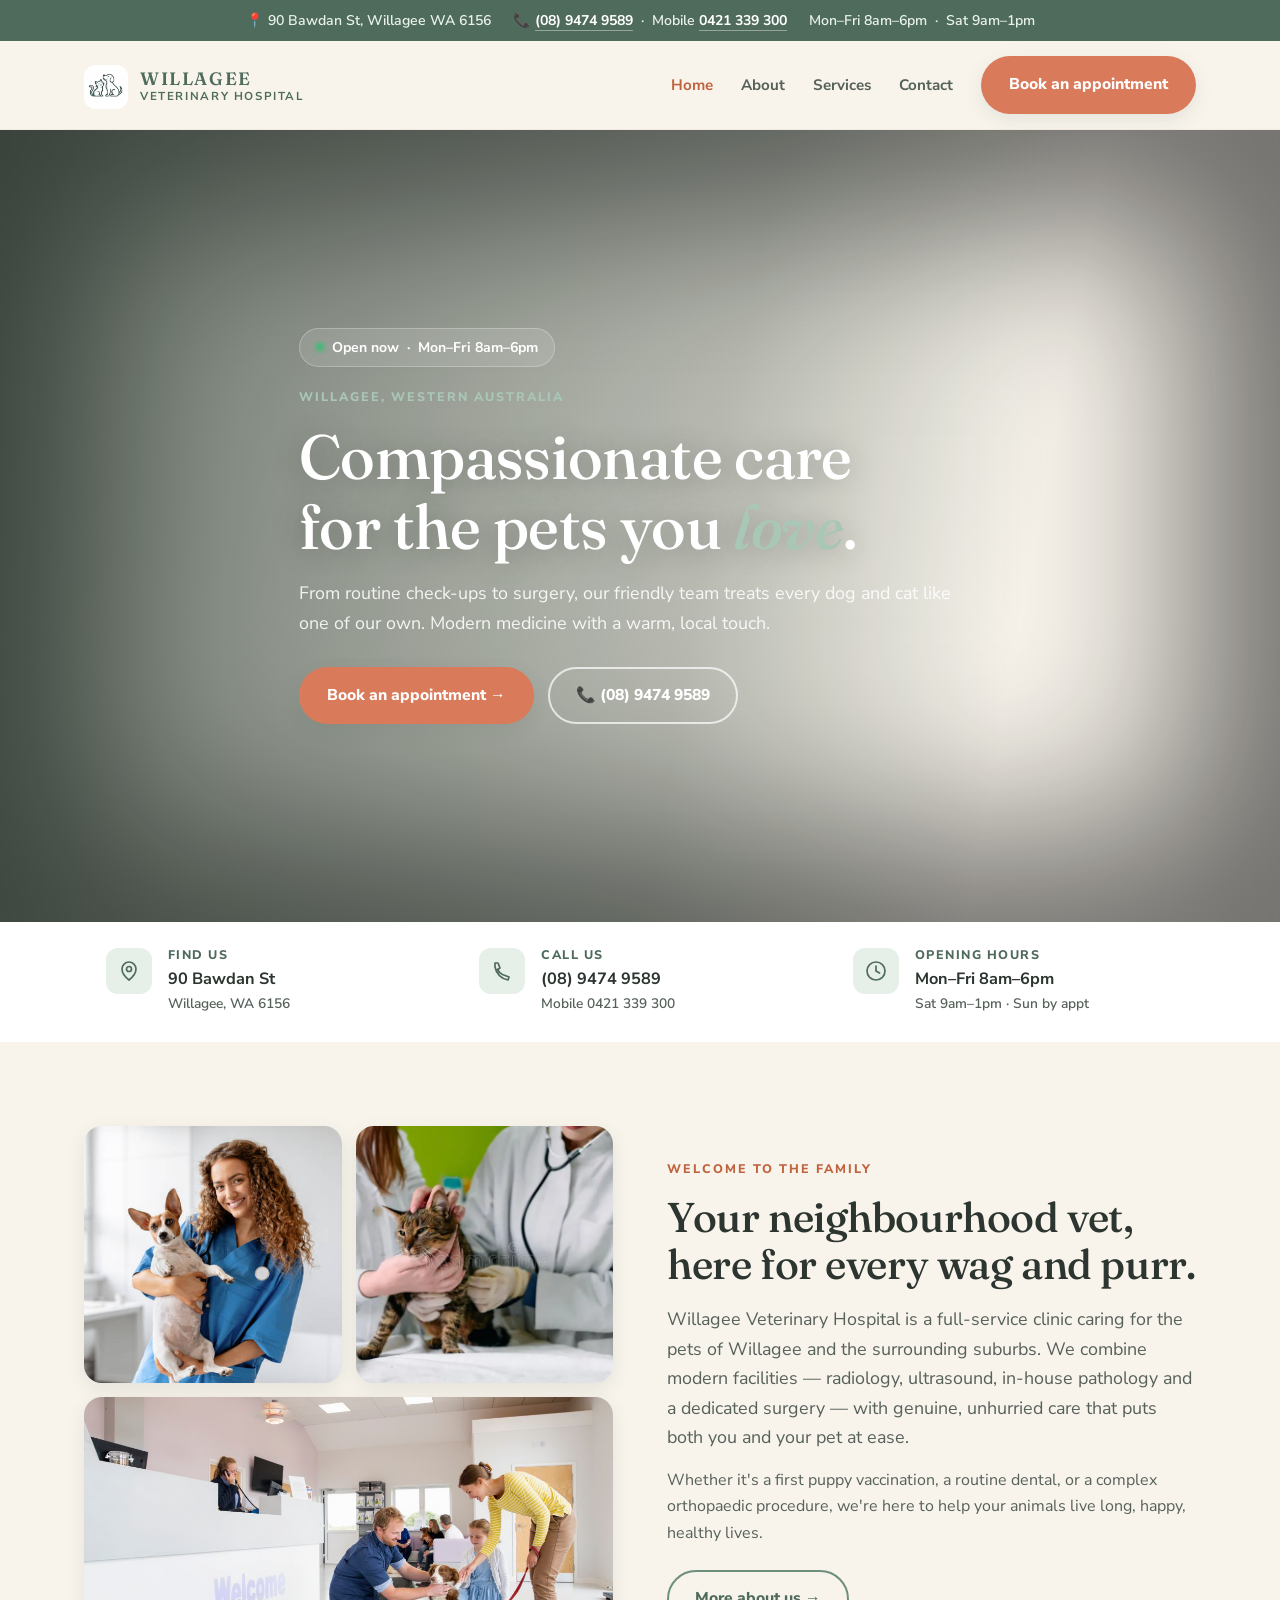
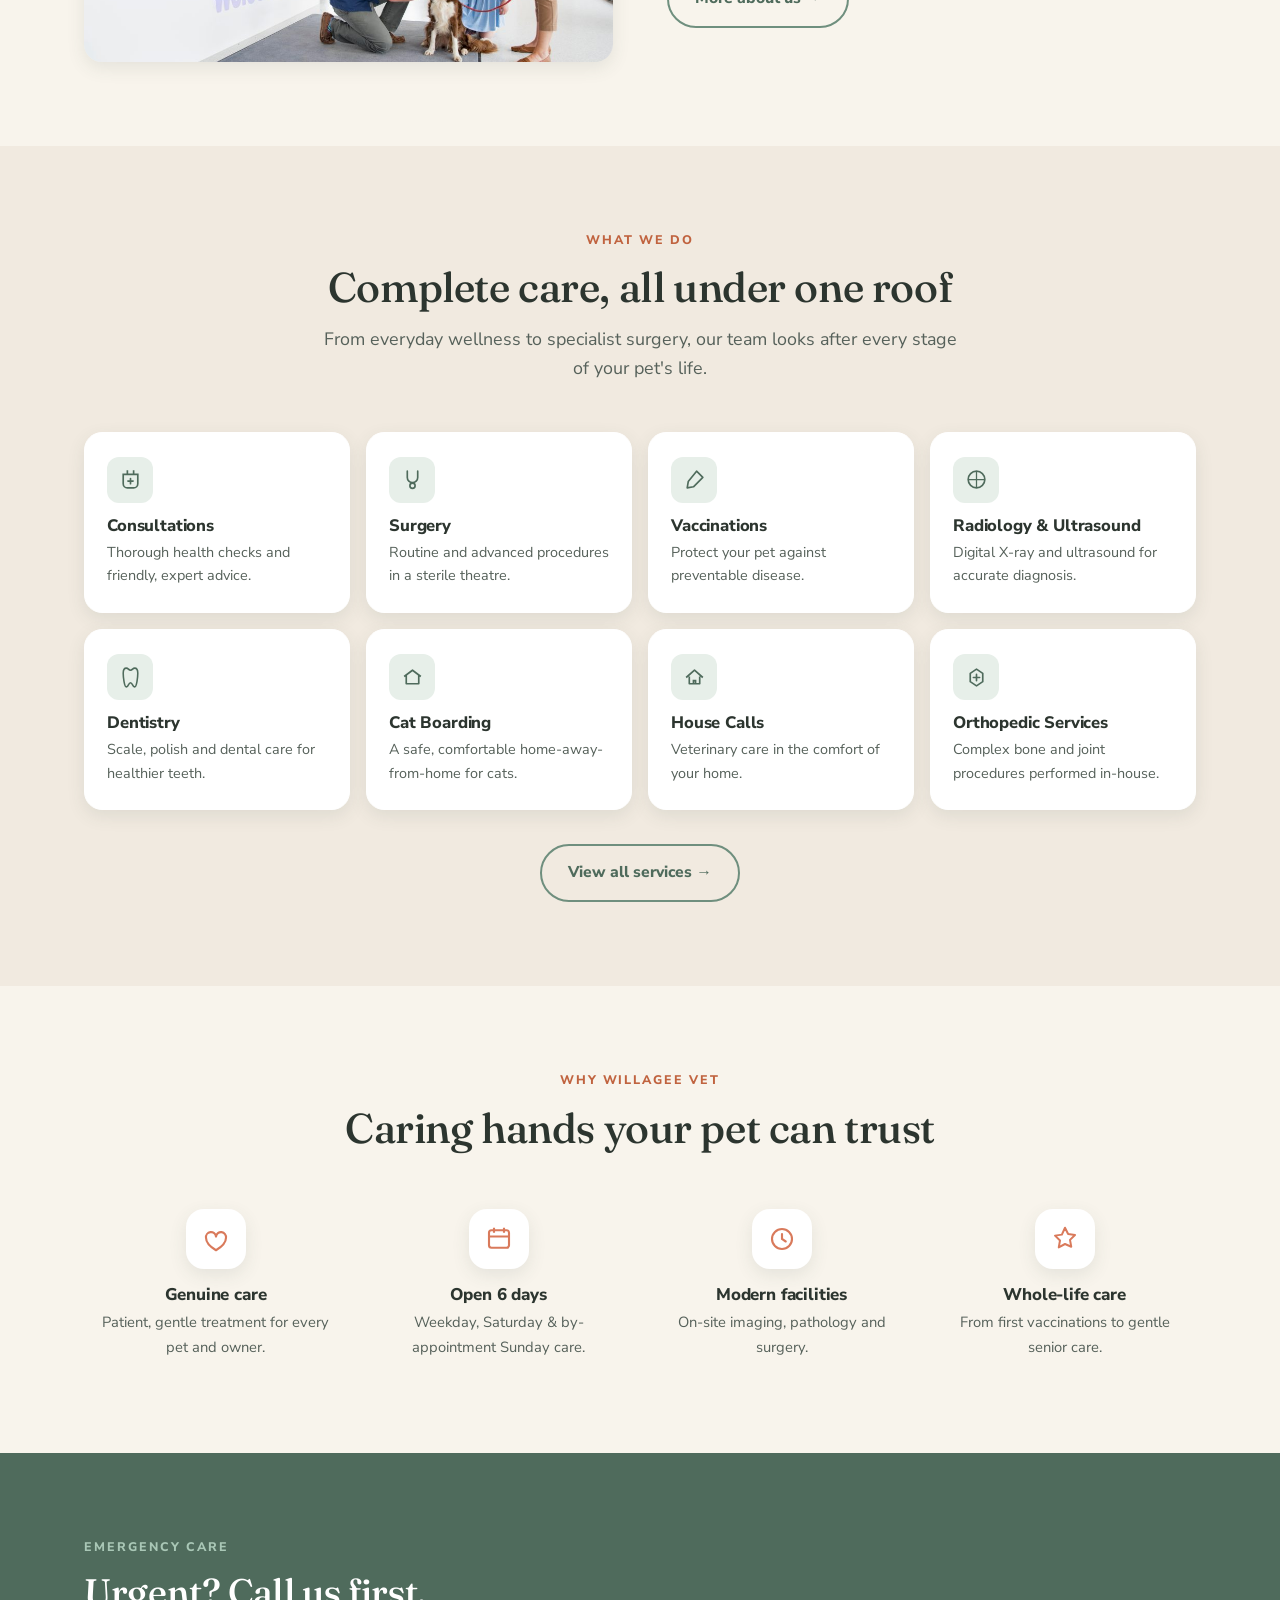
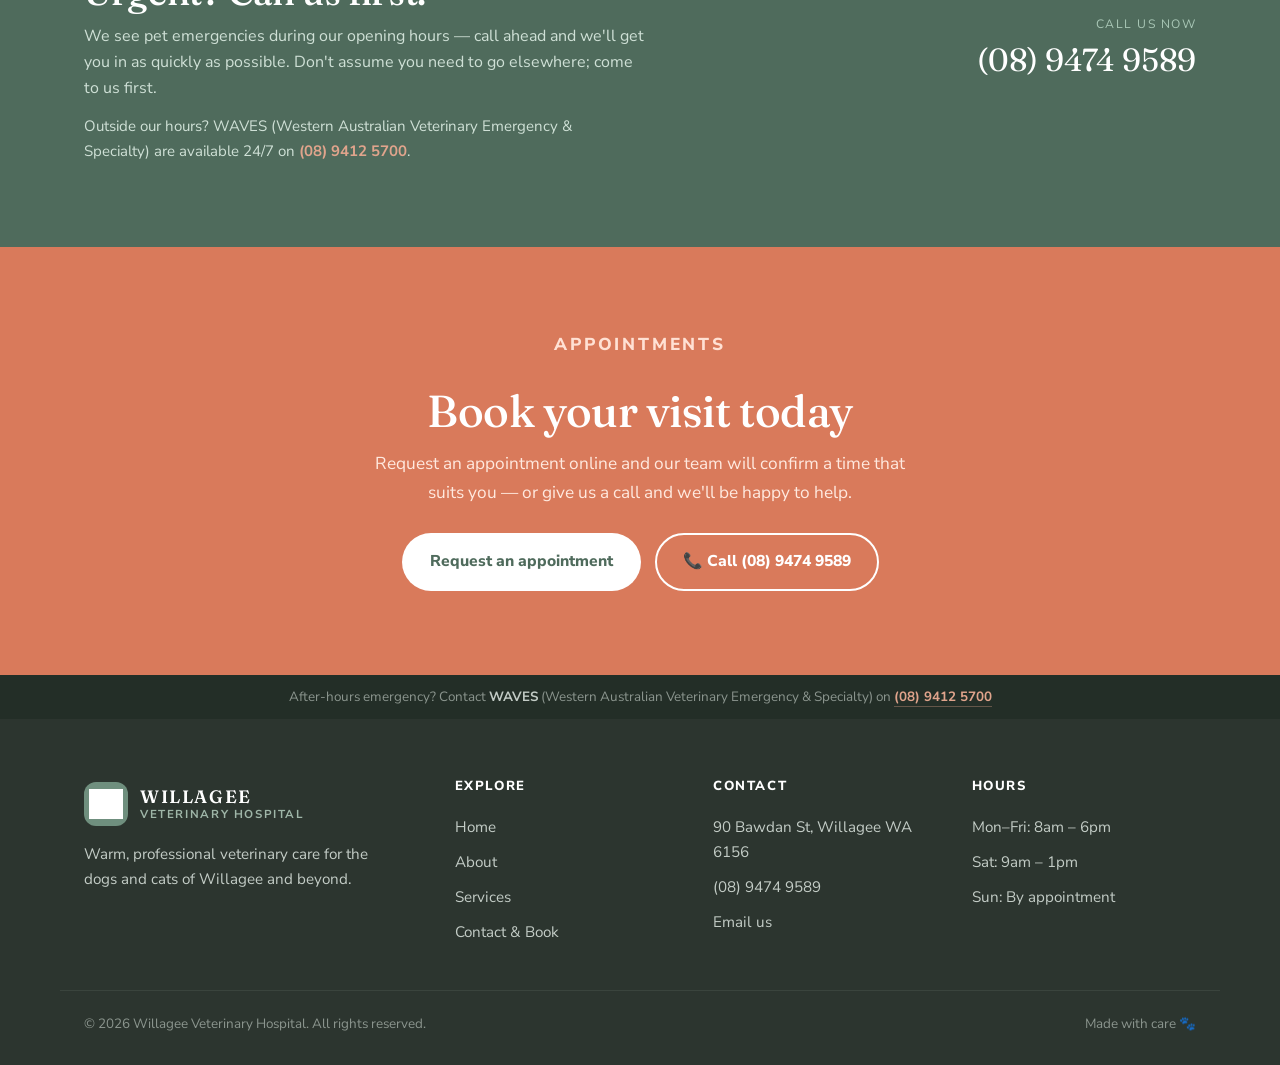
==== index.html @ 1c90fa96 "Convert hero videos to MP4 for cross-browser support Co-Authored-By: Claude Sonnet 4.6 <noreply@anth" ====
<!DOCTYPE html>
<html lang="en-AU">
<head>
<meta charset="UTF-8" />
<meta name="viewport" content="width=device-width, initial-scale=1.0" />
<title>Willagee Veterinary Hospital — Caring for your pets in Willagee, WA</title>
<meta name="description" content="Willagee Veterinary Hospital — warm, professional veterinary care for dogs and cats in Willagee, WA. Consultations, surgery, dentistry, vaccinations, cat boarding, house calls and more." />
<link rel="icon" href="data:image/svg+xml,%3Csvg xmlns='http://www.w3.org/2000/svg' viewBox='0 0 24 24'%3E%3Crect width='24' height='24' rx='5' fill='%236f8f7e'/%3E%3Cg fill='%23fff'%3E%3Cpath d='M12 13.5c-2.5 0-4.5 1.7-4.5 3.8 0 1.2 1 2.2 2.3 2.2.8 0 1.4-.3 2.2-.3s1.4.3 2.2.3c1.3 0 2.3-1 2.3-2.2 0-2.1-2-3.8-4.5-3.8Z'/%3E%3Cellipse cx='6.8' cy='10.2' rx='1.7' ry='2.2'/%3E%3Cellipse cx='17.2' cy='10.2' rx='1.7' ry='2.2'/%3E%3Cellipse cx='9.6' cy='6.6' rx='1.5' ry='2'/%3E%3Cellipse cx='14.4' cy='6.6' rx='1.5' ry='2'/%3E%3C/g%3E%3C/svg%3E" />
<link rel="preconnect" href="https://fonts.googleapis.com" />
<link rel="preconnect" href="https://fonts.gstatic.com" crossorigin />
<link href="https://fonts.googleapis.com/css2?family=Fraunces:opsz,wght@9..144,400;9..144,500;9..144,600&family=Nunito+Sans:wght@400;600;700;800&display=swap" rel="stylesheet" />
<link rel="stylesheet" href="styles.css" />
</head>
<body>
  <!-- Info bar -->
  <div class="topbar"><div class="wrap">
    <span>📍 90 Bawdan St, Willagee WA 6156</span>
    <span>📞 <a href="tel:0894749589">(08) 9474 9589</a> &nbsp;·&nbsp; Mobile <a href="tel:0421339300">0421 339 300</a></span>
    <span>Mon–Fri 8am–6pm &nbsp;·&nbsp; Sat 9am–1pm</span>
  </div></div>

  <!-- Header -->
  <header class="site"><div class="wrap">
    <a class="brand" href="index.html">
      <span class="mark"><img src="images/Logo 2.png" alt="" class="logo-img" /></span>
      <span class="bt"><b>Willagee</b><span>Veterinary Hospital</span></span>
    </a>
    <button class="nav-toggle" id="navToggle" aria-label="Menu"><span></span><span></span><span></span></button>
    <nav class="main" id="nav">
      <a class="link active" href="index.html">Home</a>
      <a class="link" href="about.html">About</a>
      <a class="link" href="services.html">Services</a>
      <a class="link" href="contact.html">Contact</a>
      <a class="btn btn-primary" href="contact.html#book">Book an appointment</a>
    </nav>
  </div></header>

  <!-- Video Hero -->
  <section class="hero-video">
    <div class="vid-bg">
      <video src="videos/IMG_8134.mp4" muted playsinline preload="auto"></video>
      <video src="videos/IMG_8138.mp4" muted playsinline preload="auto"></video>
    </div>
    <div class="vid-vignette"></div>
    <div class="vid-content">
      <div class="wrap">
        <div class="vid-open-badge"><span class="dot"></span> Open now &nbsp;·&nbsp; Mon–Fri 8am–6pm</div>
        <p class="eyebrow">Willagee, Western Australia</p>
        <h1>Compassionate care<br>for the pets you <em>love</em>.</h1>
        <p class="lead">From routine check-ups to surgery, our friendly team treats every dog and cat like one of our own. Modern medicine with a warm, local touch.</p>
        <div class="hero-cta">
          <a class="btn btn-primary" href="contact.html#book">Book an appointment →</a>
          <a class="btn btn-ghost" href="tel:0894749589">📞 (08) 9474 9589</a>
        </div>
      </div>
    </div>
  </section>

  <!-- Quick info -->
  <div class="infostrip"><div class="wrap">
    <div class="info-card">
      <div class="ic"><svg viewBox="0 0 24 24" fill="none"><path d="M12 21s-7-5.5-7-11a7 7 0 0 1 14 0c0 5.5-7 11-7 11Z" stroke="#4f6b5c" stroke-width="1.7"/><circle cx="12" cy="10" r="2.5" stroke="#4f6b5c" stroke-width="1.7"/></svg></div>
      <div><h3>Find us</h3><p>90 Bawdan St<small>Willagee, WA 6156</small></p></div>
    </div>
    <div class="info-card">
      <div class="ic"><svg viewBox="0 0 24 24" fill="none"><path d="M5 4h3l2 5-2.5 1.5a11 11 0 0 0 5 5L19 18l-1 3a16 16 0 0 1-13-13L5 4Z" stroke="#4f6b5c" stroke-width="1.7" stroke-linejoin="round"/></svg></div>
      <div><h3>Call us</h3><p><a href="tel:0894749589" style="color:inherit">(08) 9474 9589</a><small>Mobile 0421 339 300</small></p></div>
    </div>
    <div class="info-card">
      <div class="ic"><svg viewBox="0 0 24 24" fill="none"><circle cx="12" cy="12" r="9" stroke="#4f6b5c" stroke-width="1.7"/><path d="M12 7v5l3.5 2" stroke="#4f6b5c" stroke-width="1.7" stroke-linecap="round"/></svg></div>
      <div><h3>Opening hours</h3><p>Mon–Fri 8am–6pm<small>Sat 9am–1pm · Sun by appt</small></p></div>
    </div>
  </div></div>

  <!-- Welcome -->
  <section><div class="wrap split">
    <div class="photo-grid">
      <div class="ph"><img src="images/istockphoto-1995860815-612x612.jpg" alt="A vet caring for a small dog" /></div>
      <div class="ph"><img src="images/cat-veterinary-checkup-two-veterinarians-using-stethoscope-bright-modern-clinic-setting-medical-care-two-veterinarians-434157506.webp" alt="A cat having a check-up" /></div>
      <div class="ph wide"><img src="images/Vet-Clinic-Ideas-1-1024x683.jpg" alt="Our welcoming reception" /></div>
    </div>
    <div>
      <p class="eyebrow">Welcome to the family</p>
      <h2 style="font-size:clamp(1.9rem,3.4vw,2.6rem);margin-bottom:18px">Your neighbourhood vet, here for every wag and purr.</h2>
      <p class="lead">Willagee Veterinary Hospital is a full-service clinic caring for the pets of Willagee and the surrounding suburbs. We combine modern facilities — radiology, ultrasound, in-house pathology and a dedicated surgery — with genuine, unhurried care that puts both you and your pet at ease.</p>
      <p style="margin-top:14px;color:var(--ink-soft)">Whether it's a first puppy vaccination, a routine dental, or a complex orthopaedic procedure, we're here to help your animals live long, happy, healthy lives.</p>
      <div class="hero-cta" style="margin-top:24px"><a class="btn btn-ghost" href="about.html">More about us →</a></div>
    </div>
  </div></section>

  <!-- Services preview -->
  <section class="features"><div class="wrap">
    <div class="section-head"><p class="eyebrow">What we do</p><h2>Complete care, all under one roof</h2><p class="lead">From everyday wellness to specialist surgery, our team looks after every stage of your pet's life.</p></div>
    <div class="svc-grid">
      <div class="svc"><div class="ic"><svg viewBox="0 0 24 24" fill="none"><path d="M9 3v4M15 3v4M5 7h14v9a4 4 0 0 1-4 4H9a4 4 0 0 1-4-4V7Z" stroke="#4f6b5c" stroke-width="1.6"/><path d="M12 11v5M9.5 13.5h5" stroke="#4f6b5c" stroke-width="1.6" stroke-linecap="round"/></svg></div><h3>Consultations</h3><p>Thorough health checks and friendly, expert advice.</p></div>
      <div class="svc"><div class="ic"><svg viewBox="0 0 24 24" fill="none"><path d="M7 4v6a5 5 0 0 0 10 0V4" stroke="#4f6b5c" stroke-width="1.6" stroke-linecap="round"/><circle cx="12" cy="18" r="2.5" stroke="#4f6b5c" stroke-width="1.6"/></svg></div><h3>Surgery</h3><p>Routine and advanced procedures in a sterile theatre.</p></div>
      <div class="svc"><div class="ic"><svg viewBox="0 0 24 24" fill="none"><path d="M14 4l6 6-9 9-6 1 1-6 8-10Z" stroke="#4f6b5c" stroke-width="1.6" stroke-linejoin="round"/></svg></div><h3>Vaccinations</h3><p>Protect your pet against preventable disease.</p></div>
      <div class="svc"><div class="ic"><svg viewBox="0 0 24 24" fill="none"><circle cx="12" cy="12" r="8" stroke="#4f6b5c" stroke-width="1.6"/><path d="M12 4v16M4 12h16" stroke="#4f6b5c" stroke-width="1.2"/></svg></div><h3>Radiology &amp; Ultrasound</h3><p>Digital X-ray and ultrasound for accurate diagnosis.</p></div>
      <div class="svc"><div class="ic"><svg viewBox="0 0 24 24" fill="none"><path d="M8 3c-2 0-3 2-3 5s1 13 3 13 2-4 4-4 2 4 4 4 3-10 3-13-1-5-3-5-2 2-4 2-2-2-4-2Z" stroke="#4f6b5c" stroke-width="1.5"/></svg></div><h3>Dentistry</h3><p>Scale, polish and dental care for healthier teeth.</p></div>
      <div class="svc"><div class="ic"><svg viewBox="0 0 24 24" fill="none"><path d="M4 11l8-6 8 6M6 10v8h12v-8" stroke="#4f6b5c" stroke-width="1.6" stroke-linejoin="round"/></svg></div><h3>Cat Boarding</h3><p>A safe, comfortable home-away-from-home for cats.</p></div>
      <div class="svc"><div class="ic"><svg viewBox="0 0 24 24" fill="none"><path d="M4 12l8-7 8 7M7 11v7h10v-7" stroke="#4f6b5c" stroke-width="1.6" stroke-linejoin="round"/><path d="M11 18v-3h2v3" stroke="#4f6b5c" stroke-width="1.6"/></svg></div><h3>House Calls</h3><p>Veterinary care in the comfort of your home.</p></div>
      <div class="svc"><div class="ic"><svg viewBox="0 0 24 24" fill="none"><path d="M6 8l6-4 6 4v8l-6 4-6-4V8Z" stroke="#4f6b5c" stroke-width="1.6" stroke-linejoin="round"/><path d="M12 9v6M9 12h6" stroke="#4f6b5c" stroke-width="1.6" stroke-linecap="round"/></svg></div><h3>Orthopedic Services</h3><p>Complex bone and joint procedures performed in-house.</p></div>
    </div>
    <p class="center" style="margin-top:34px"><a class="btn btn-ghost" href="services.html">View all services →</a></p>
  </div></section>

  <!-- Why choose us -->
  <section><div class="wrap">
    <div class="section-head"><p class="eyebrow">Why Willagee Vet</p><h2>Caring hands your pet can trust</h2></div>
    <div class="feat-grid">
      <div class="feat"><div class="ic"><svg viewBox="0 0 24 24" fill="none"><path d="M12 21c5-3 8-6.5 8-10a4 4 0 0 0-8-1 4 4 0 0 0-8 1c0 3.5 3 7 8 10Z" stroke="#d97a5b" stroke-width="1.7" stroke-linejoin="round"/></svg></div><h3>Genuine care</h3><p>Patient, gentle treatment for every pet and owner.</p></div>
      <div class="feat"><div class="ic"><svg viewBox="0 0 24 24" fill="none"><rect x="4" y="5" width="16" height="14" rx="2" stroke="#d97a5b" stroke-width="1.7"/><path d="M8 3v4M16 3v4M4 10h16" stroke="#d97a5b" stroke-width="1.7"/></svg></div><h3>Open 6 days</h3><p>Weekday, Saturday &amp; by-appointment Sunday care.</p></div>
      <div class="feat"><div class="ic"><svg viewBox="0 0 24 24" fill="none"><circle cx="12" cy="12" r="8" stroke="#d97a5b" stroke-width="1.7"/><path d="M12 8v4l3 2" stroke="#d97a5b" stroke-width="1.7" stroke-linecap="round"/></svg></div><h3>Modern facilities</h3><p>On-site imaging, pathology and surgery.</p></div>
      <div class="feat"><div class="ic"><svg viewBox="0 0 24 24" fill="none"><path d="M12 3l2.5 5 5.5.8-4 3.9 1 5.5L12 16l-5 2.7 1-5.5-4-3.9 5.5-.8L12 3Z" stroke="#d97a5b" stroke-width="1.6" stroke-linejoin="round"/></svg></div><h3>Whole-life care</h3><p>From first vaccinations to gentle senior care.</p></div>
    </div>
  </div></section>

  <!-- Emergency -->
  <section class="emergency"><div class="wrap">
    <div>
      <p class="eyebrow" style="color:#a9c7b6">Emergency care</p>
      <h2>Urgent? Call us first.</h2>
      <p>We see pet emergencies during our opening hours — call ahead and we'll get you in as quickly as possible. Don't assume you need to go elsewhere; come to us first.</p>
      <p style="margin-top:12px;color:#cfe0d6;font-size:.94rem">Outside our hours? WAVES (Western Australian Veterinary Emergency &amp; Specialty) are available 24/7 on <a href="tel:0894125700" style="color:#e0a48c;font-weight:700">(08) 9412 5700</a>.</p>
    </div>
    <div>
      <div class="lbl">Call us now</div>
      <a class="big" href="tel:0894749589">(08) 9474 9589</a>
    </div>
  </div></section>

  <!-- Booking CTA -->
  <section class="booking"><div class="wrap">
    <p class="eyebrow" style="color:#ffe1d4">Appointments</p>
    <h2>Book your visit today</h2>
    <p>Request an appointment online and our team will confirm a time that suits you — or give us a call and we'll be happy to help.</p>
    <div class="hero-cta">
      <a class="btn btn-white" href="contact.html#book">Request an appointment</a>
      <a class="btn btn-ghost" style="border-color:#fff;color:#fff" href="tel:0894749589">📞 Call (08) 9474 9589</a>
    </div>
  </div></section>

  <!-- WAVES after-hours notice -->
  <div class="waves-bar"><div class="wrap">After-hours emergency? Contact <strong>WAVES</strong> (Western Australian Veterinary Emergency &amp; Specialty) on <a href="tel:0894125700">(08) 9412 5700</a></div></div>

  <!-- Footer -->
  <footer class="site"><div class="wrap foot-grid">
    <div>
      <a class="brand" href="index.html" style="margin-bottom:16px">
        <span class="mark"><img src="images/Logo 2.png" alt="" class="logo-img" /></span>
        <span class="bt"><b>Willagee</b><span>Veterinary Hospital</span></span>
      </a>
      <p style="font-size:.95rem;max-width:34ch">Warm, professional veterinary care for the dogs and cats of Willagee and beyond.</p>
    </div>
    <div class="foot-list"><h4>Explore</h4><p><a href="index.html">Home</a></p><p><a href="about.html">About</a></p><p><a href="services.html">Services</a></p><p><a href="contact.html">Contact &amp; Book</a></p></div>
    <div class="foot-list"><h4>Contact</h4><p>90 Bawdan St, Willagee WA 6156</p><p><a href="tel:0894749589">(08) 9474 9589</a></p><p><a href="mailto:Willageeveterinaryhospital@gmail.com">Email us</a></p></div>
    <div class="foot-list"><h4>Hours</h4><p>Mon–Fri: 8am – 6pm</p><p>Sat: 9am – 1pm</p><p>Sun: By appointment</p></div>
  </div><div class="wrap foot-bottom"><span>© 2026 Willagee Veterinary Hospital. All rights reserved.</span><span>Made with care 🐾</span></div></footer>

  <script src="main.js"></script>
</body>
</html>
---- styles.css ----
/* ============================================================
   Willagee Veterinary Hospital — shared styles
   "Warm Clinical" — sage + cream + terracotta
   ============================================================ */
:root{
  --sage:#6f8f7e; --sage-deep:#4f6b5c; --sage-soft:#e7efe9;
  --cream:#f8f4ec; --cream-2:#f1eae0;
  --terracotta:#d97a5b; --terracotta-deep:#c0633f;
  --ink:#2c352f; --ink-soft:#56615a;
  --white:#fff; --radius:18px;
  --shadow:0 14px 40px rgba(60,78,68,.12);
  --shadow-sm:0 6px 18px rgba(60,78,68,.10);
  --maxw:1160px;
}
*{box-sizing:border-box;margin:0;padding:0}
html{scroll-behavior:smooth}
body{font-family:'Nunito Sans',system-ui,sans-serif;color:var(--ink);background:var(--cream);line-height:1.65;-webkit-font-smoothing:antialiased}
h1,h2,h3,h4{font-family:'Fraunces',Georgia,serif;font-weight:500;line-height:1.12;letter-spacing:-.01em}
a{color:inherit;text-decoration:none}
img{max-width:100%;display:block}
.wrap{max-width:var(--maxw);margin:0 auto;padding:0 24px}
section{padding:84px 0}
.eyebrow{font-weight:800;text-transform:uppercase;letter-spacing:.16em;font-size:.78rem;color:var(--terracotta-deep);margin-bottom:14px}
.lead{font-size:1.12rem;color:var(--ink-soft);max-width:62ch}
.center{text-align:center}
.section-head{max-width:640px;margin:0 auto 48px;text-align:center}
.section-head h2{font-size:clamp(1.9rem,3.4vw,2.6rem);margin-bottom:14px}
.section-head .lead{margin:0 auto}

/* buttons */
.btn{display:inline-flex;align-items:center;gap:9px;padding:14px 26px;border-radius:100px;font-weight:800;font-size:.98rem;transition:transform .15s ease,box-shadow .15s ease,background .15s ease;border:2px solid transparent;cursor:pointer;font-family:'Nunito Sans'}
.btn-primary{background:var(--terracotta);color:#fff;box-shadow:var(--shadow-sm)}
.btn-primary:hover{background:var(--terracotta-deep);transform:translateY(-2px)}
.btn-ghost{background:transparent;border-color:var(--sage);color:var(--sage-deep)}
.btn-ghost:hover{background:var(--sage-soft);transform:translateY(-2px)}
.btn-white{background:#fff;color:var(--sage-deep)}
.btn-white:hover{transform:translateY(-2px);box-shadow:var(--shadow-sm)}

/* emergency top bar */
.topbar{background:var(--sage-deep);color:#eaf2ec;font-size:.88rem;font-weight:600}
.topbar .wrap{display:flex;flex-wrap:wrap;gap:6px 22px;align-items:center;justify-content:center;padding:9px 24px;text-align:center}
.topbar a{color:#fff;font-weight:700;border-bottom:1px solid rgba(255,255,255,.4)}

/* header / nav */
header.site{position:sticky;top:0;z-index:50;background:rgba(248,244,236,.9);backdrop-filter:blur(10px);border-bottom:1px solid var(--cream-2)}
header.site .wrap{display:flex;align-items:center;justify-content:space-between;padding:15px 24px}
.brand{display:flex;align-items:center;gap:12px}
.brand .mark{width:44px;height:44px;border-radius:12px;background:#fff;display:grid;place-items:center;flex:0 0 auto;overflow:hidden;padding:3px}
.logo-img{width:100%;height:100%;object-fit:contain;display:block}
footer.site .brand .mark{background:var(--sage);padding:5px}
footer.site .logo-img{filter:brightness(0) invert(1)}
.brand .bt{display:flex;flex-direction:column;line-height:1}
.brand b{font-family:'Fraunces',serif;font-weight:600;font-size:1.12rem}
.brand span{font-family:'Nunito Sans';font-weight:700;font-size:.72rem;letter-spacing:.14em;text-transform:uppercase;color:var(--sage-deep);margin-top:3px}
nav.main{display:flex;align-items:center;gap:28px}
nav.main a.link{font-weight:700;font-size:.95rem;color:var(--ink-soft)}
nav.main a.link:hover,nav.main a.link.active{color:var(--terracotta-deep)}
.nav-toggle{display:none;background:none;border:0;cursor:pointer;padding:8px}
.nav-toggle span{display:block;width:24px;height:2.5px;background:var(--ink);border-radius:2px;margin:5px 0;transition:.2s}

/* page banner (inner pages) */
.banner{background:linear-gradient(160deg,var(--sage-soft),var(--cream));padding:60px 0 54px;text-align:center}
.banner h1{font-size:clamp(2.2rem,4.6vw,3.3rem);margin-bottom:12px}
.banner p{color:var(--ink-soft);font-size:1.1rem;max-width:60ch;margin:0 auto}
.crumbs{font-size:.84rem;color:var(--sage-deep);font-weight:700;margin-bottom:16px;letter-spacing:.04em}
.crumbs a:hover{color:var(--terracotta-deep)}

/* hero cta (shared) */
.hero-cta{display:flex;flex-wrap:wrap;gap:14px}

/* video hero */
.hero-video{position:relative;height:88vh;min-height:520px;max-height:860px;overflow:hidden}
.vid-bg{position:absolute;inset:0}
.vid-bg video{position:absolute;inset:0;width:100%;height:100%;object-fit:cover;opacity:0;transition:opacity 1.2s ease;will-change:opacity}
.vid-bg video.vid-active{opacity:1}
.vid-vignette{position:absolute;inset:0;box-shadow:inset 0 0 180px 90px rgba(0,0,0,.55);z-index:1;pointer-events:none}
.vid-content{position:absolute;inset:0;display:flex;align-items:center;z-index:2;background:linear-gradient(100deg,rgba(20,38,28,.62) 0%,rgba(20,38,28,.28) 55%,transparent 78%)}
.vid-content .wrap{padding-top:0;padding-bottom:0}
.vid-content h1{color:#fff;font-size:clamp(2.4rem,5vw,3.9rem);text-shadow:0 2px 30px rgba(0,0,0,.3);margin-bottom:18px}
.vid-content h1 em{font-style:italic;color:#a9c7b6}
.vid-content .eyebrow{color:#a9c7b6}
.vid-content .lead{color:rgba(255,255,255,.88);margin-bottom:28px}
.vid-open-badge{display:inline-flex;align-items:center;gap:8px;background:rgba(255,255,255,.12);backdrop-filter:blur(8px);-webkit-backdrop-filter:blur(8px);border:1px solid rgba(255,255,255,.25);border-radius:100px;padding:7px 16px;color:#fff;font-size:.88rem;font-weight:700;margin-bottom:20px}
.vid-open-badge .dot{width:8px;height:8px;border-radius:50%;background:#57b27e;box-shadow:0 0 0 3px rgba(87,178,126,.3);flex-shrink:0}
.vid-content .btn-ghost{border-color:rgba(255,255,255,.7);color:#fff}
.vid-content .btn-ghost:hover{background:rgba(255,255,255,.15);transform:translateY(-2px)}

/* WAVES after-hours bottom bar */
.waves-bar{background:#232e27;color:#8b958e;font-size:.84rem;text-align:center;padding:11px 24px}
.waves-bar strong{color:#c3ccc6}
.waves-bar a{color:#e0a48c;font-weight:700;border-bottom:1px solid rgba(224,164,140,.35)}

/* quick info strip */
.infostrip{background:var(--white)}
.infostrip .wrap{display:grid;grid-template-columns:repeat(3,1fr);gap:8px}
.info-card{display:flex;gap:16px;align-items:flex-start;padding:26px 22px}
.info-card .ic{width:46px;height:46px;border-radius:12px;background:var(--sage-soft);display:grid;place-items:center;flex:0 0 auto}
.info-card .ic svg{width:24px;height:24px}
.info-card h3{font-family:'Nunito Sans';font-weight:800;font-size:.78rem;text-transform:uppercase;letter-spacing:.12em;color:var(--sage-deep);margin-bottom:4px}
.info-card p{font-weight:700;color:var(--ink);font-size:1.02rem}
.info-card p small{display:block;font-weight:600;color:var(--ink-soft);font-size:.86rem}

/* two-column split */
.split{display:grid;grid-template-columns:1fr 1fr;gap:54px;align-items:center}
.split.narrow{gap:44px}
.imgwrap{border-radius:var(--radius);overflow:hidden;box-shadow:var(--shadow);aspect-ratio:5/4}
.imgwrap.tall{aspect-ratio:4/5}
.imgwrap img{width:100%;height:100%;object-fit:cover}
.photo-grid{display:grid;grid-template-columns:1fr 1fr;gap:14px}
.photo-grid .ph{border-radius:var(--radius);overflow:hidden;aspect-ratio:1;box-shadow:var(--shadow-sm)}
.photo-grid .ph.wide{grid-column:span 2;aspect-ratio:2/1}
.photo-grid .ph img{width:100%;height:100%;object-fit:cover}

/* services grid */
.svc-grid{display:grid;grid-template-columns:repeat(4,1fr);gap:16px}
.svc-grid.cols-3{grid-template-columns:repeat(3,1fr)}
.svc{background:#fff;border-radius:var(--radius);padding:24px 22px;box-shadow:var(--shadow-sm);transition:transform .15s ease,box-shadow .15s ease;border:1px solid #fff}
.svc:hover{transform:translateY(-4px);box-shadow:var(--shadow);border-color:var(--sage-soft)}
.svc .ic{width:46px;height:46px;border-radius:12px;background:var(--sage-soft);display:grid;place-items:center;margin-bottom:14px}
.svc .ic svg{width:25px;height:25px}
.svc h3{font-family:'Nunito Sans';font-weight:800;font-size:1.04rem;margin-bottom:5px}
.svc p{font-size:.9rem;color:var(--ink-soft)}

/* feature row (why choose us) */
.features{background:var(--cream-2)}
.feat-grid{display:grid;grid-template-columns:repeat(4,1fr);gap:20px}
.feat{text-align:center;padding:10px}
.feat .ic{width:60px;height:60px;border-radius:18px;background:#fff;display:grid;place-items:center;margin:0 auto 16px;box-shadow:var(--shadow-sm)}
.feat .ic svg{width:30px;height:30px}
.feat h3{font-family:'Nunito Sans';font-weight:800;font-size:1.06rem;margin-bottom:6px}
.feat p{font-size:.92rem;color:var(--ink-soft)}

/* emergency callout */
.emergency{background:var(--sage-deep);color:#eef4f0}
.emergency .wrap{display:grid;grid-template-columns:1fr auto;gap:30px;align-items:center}
.emergency h2{color:#fff;font-size:clamp(1.7rem,3vw,2.3rem);margin-bottom:10px}
.emergency p{color:#cfe0d6;max-width:56ch}
.emergency .big{font-family:'Fraunces',serif;font-size:2rem;color:#fff;display:block;text-align:right}
.emergency .lbl{font-size:.76rem;letter-spacing:.12em;text-transform:uppercase;color:#a9c7b6;text-align:right}

/* hours table */
.hours-panel h3,.contact-panel h3{font-size:1.5rem;margin-bottom:18px}
.hrow{display:flex;justify-content:space-between;padding:13px 0;border-bottom:1px dashed var(--cream-2)}
.hrow:last-child{border-bottom:0}
.hrow b{font-weight:800}
.hrow span{color:var(--ink-soft);font-weight:600}
.hrow.closed span{color:var(--terracotta-deep)}

/* contact lines */
.contact-line{display:flex;gap:14px;align-items:flex-start;padding:12px 0}
.contact-line .ic{width:42px;height:42px;border-radius:11px;background:var(--sage-soft);display:grid;place-items:center;flex:0 0 auto}
.contact-line .ic svg{width:21px;height:21px}
.contact-line b{display:block}
.contact-line a{color:var(--terracotta-deep);font-weight:700}

/* panels / cards */
.panel{background:#fff;border-radius:var(--radius);padding:34px;box-shadow:var(--shadow-sm)}

/* form */
.form-card{background:#fff;border-radius:var(--radius);padding:34px;box-shadow:var(--shadow)}
.form-card h3{font-size:1.6rem;margin-bottom:6px}
.form-card .sub{color:var(--ink-soft);margin-bottom:22px}
.field{margin-bottom:16px}
.field label{display:block;font-weight:700;font-size:.9rem;margin-bottom:6px}
.field .req{color:var(--terracotta-deep)}
.field input,.field select,.field textarea{width:100%;padding:12px 14px;border:1.5px solid var(--cream-2);border-radius:12px;font-family:inherit;font-size:1rem;color:var(--ink);background:var(--cream);transition:border-color .15s ease,box-shadow .15s ease}
.field input:focus,.field select:focus,.field textarea:focus{outline:none;border-color:var(--sage);box-shadow:0 0 0 3px var(--sage-soft);background:#fff}
.field textarea{resize:vertical;min-height:110px}
.field-row{display:grid;grid-template-columns:1fr 1fr;gap:16px}
.form-note{font-size:.82rem;color:var(--ink-soft);margin-top:6px}
.form-status{margin-top:16px;padding:14px 16px;border-radius:12px;font-weight:700;display:none}
.form-status.show{display:block}
.form-status.ok{background:var(--sage-soft);color:var(--sage-deep)}
.form-status.err{background:#fbe6de;color:var(--terracotta-deep)}
button[disabled]{opacity:.6;cursor:not-allowed}

/* map */
.map-embed{border-radius:var(--radius);overflow:hidden;box-shadow:var(--shadow-sm);border:1px solid var(--cream-2)}
.map-embed iframe{display:block;width:100%;height:330px;border:0}

/* booking CTA band */
.booking{background:var(--terracotta);color:#fff;text-align:center}
.booking h2{color:#fff;font-size:clamp(2rem,3.8vw,2.8rem);margin-bottom:14px}
.booking p{color:#ffe9df;max-width:56ch;margin:0 auto 26px;font-size:1.08rem}
.booking .hero-cta{justify-content:center}

/* footer */
footer.site{background:var(--ink);color:#c3ccc6;padding:60px 0 30px}
.foot-grid{display:grid;grid-template-columns:1.5fr 1fr 1fr 1fr;gap:34px}
footer.site h4{font-family:'Nunito Sans';color:#fff;font-weight:800;font-size:.82rem;letter-spacing:.12em;text-transform:uppercase;margin-bottom:16px}
footer.site a:hover{color:#fff}
footer.site .brand b{color:#fff}
footer.site .brand span{color:#9fb6a8}
.foot-list p{padding:5px 0;font-size:.95rem}
.foot-bottom{border-top:1px solid #3a443d;margin-top:40px;padding-top:22px;font-size:.84rem;color:#8b958e;display:flex;flex-wrap:wrap;gap:10px;justify-content:space-between}

/* responsive */
@media(max-width:940px){
  .split,.emergency .wrap{grid-template-columns:1fr}
  .emergency .big,.emergency .lbl{text-align:left}
  .infostrip .wrap{grid-template-columns:1fr}
  .svc-grid,.svc-grid.cols-3{grid-template-columns:repeat(2,1fr)}
  .feat-grid{grid-template-columns:1fr 1fr}
  .foot-grid{grid-template-columns:1fr 1fr}
  .field-row{grid-template-columns:1fr}
  nav.main{position:fixed;inset:0 0 0 30%;background:var(--cream);flex-direction:column;justify-content:center;gap:26px;transform:translateX(100%);transition:transform .25s ease;box-shadow:var(--shadow);padding:0 30px}
  nav.main.open{transform:translateX(0)}
  .nav-toggle{display:block;z-index:60}
  .hero-video{height:72vh;min-height:460px}
  .vid-content{background:linear-gradient(180deg,rgba(20,38,28,.5) 0%,rgba(20,38,28,.45) 100%)}
}
@media(max-width:560px){
  section{padding:60px 0}
  .svc-grid,.svc-grid.cols-3,.feat-grid,.foot-grid{grid-template-columns:1fr}
  .hero-video{height:65vh;min-height:400px}
}
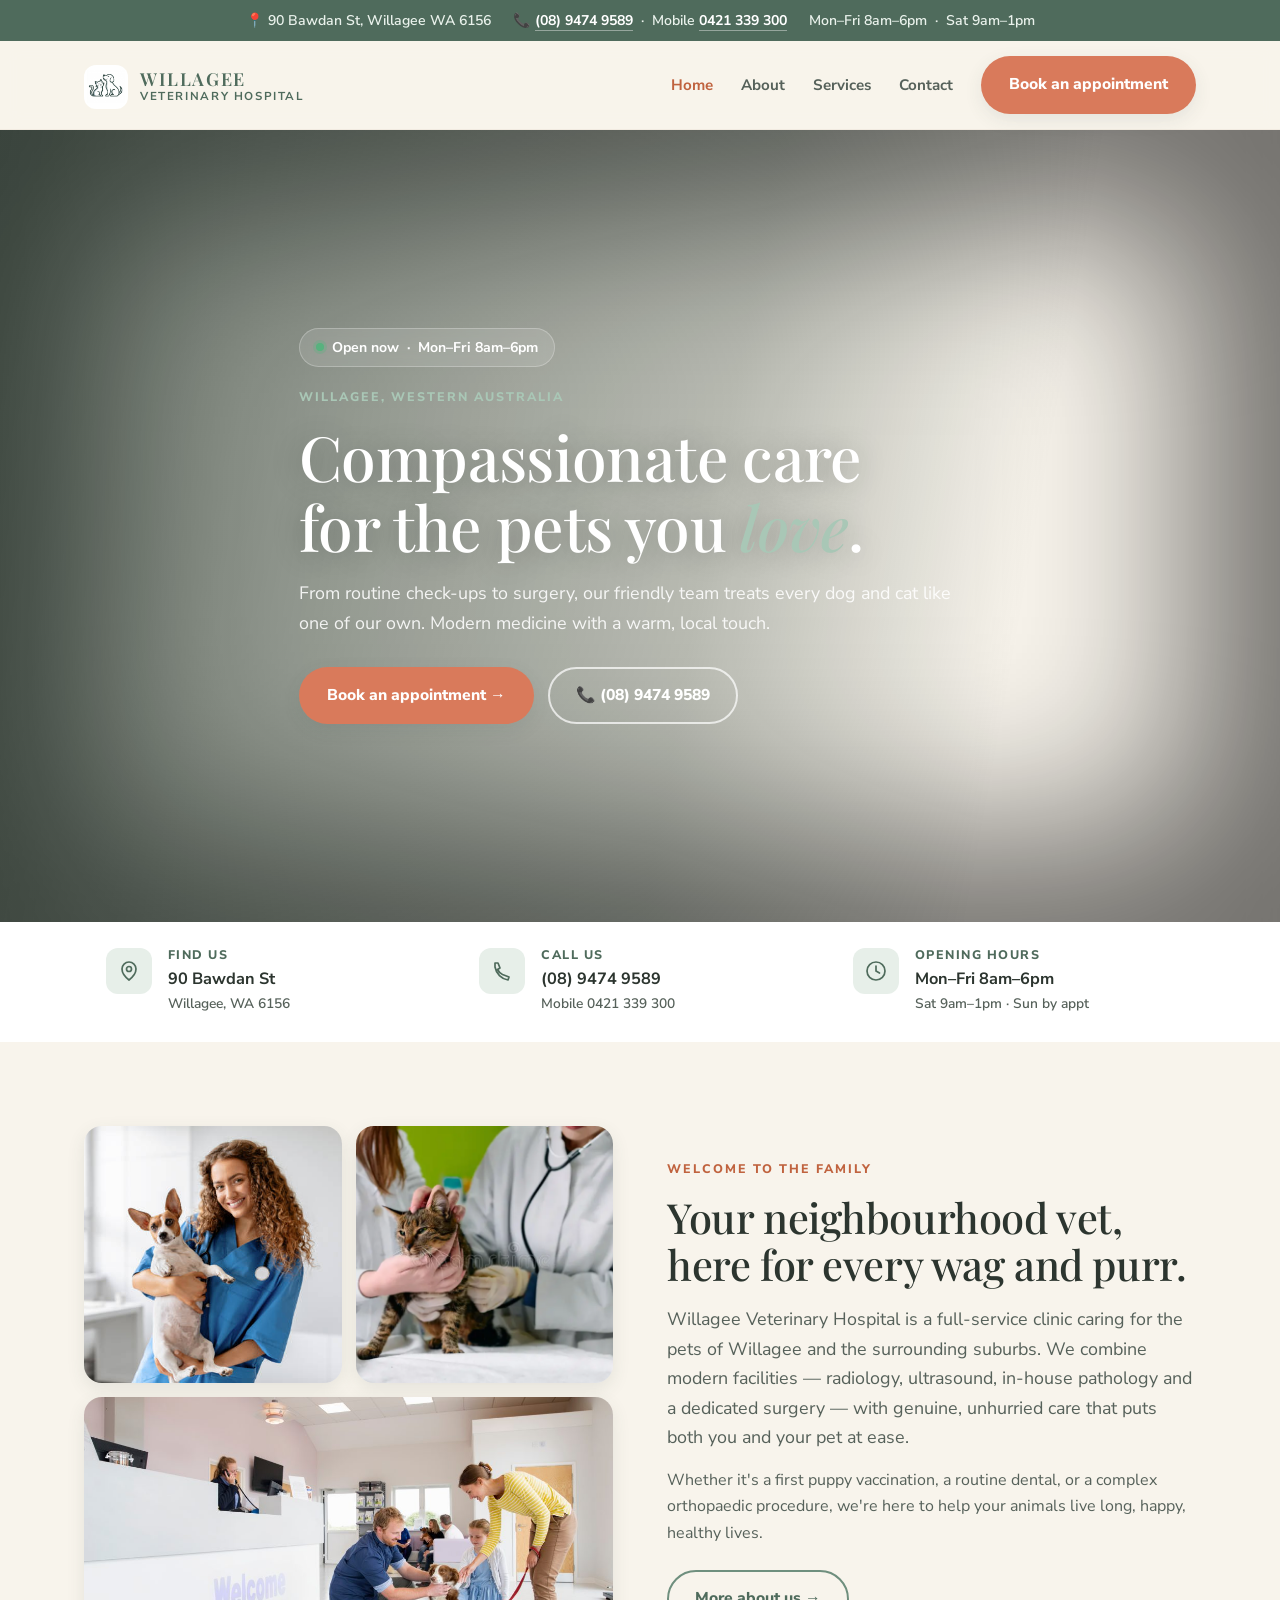
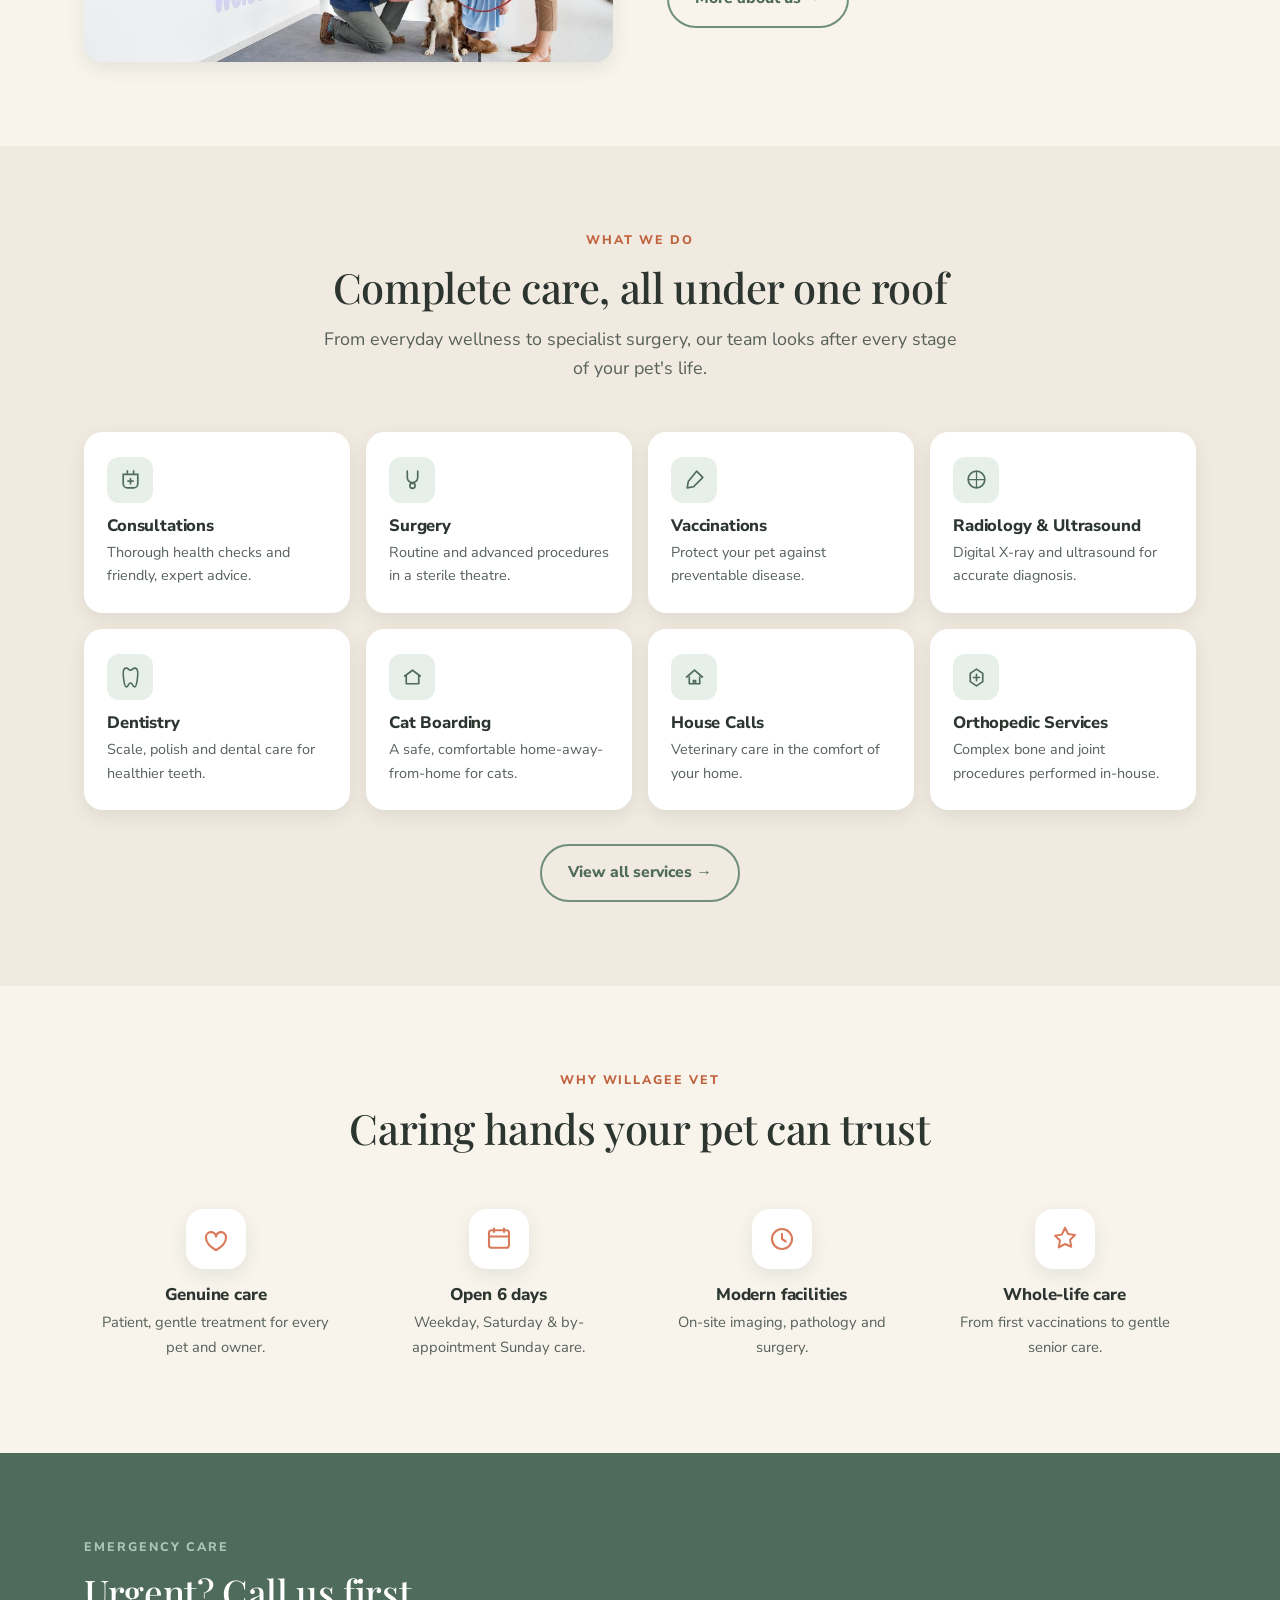
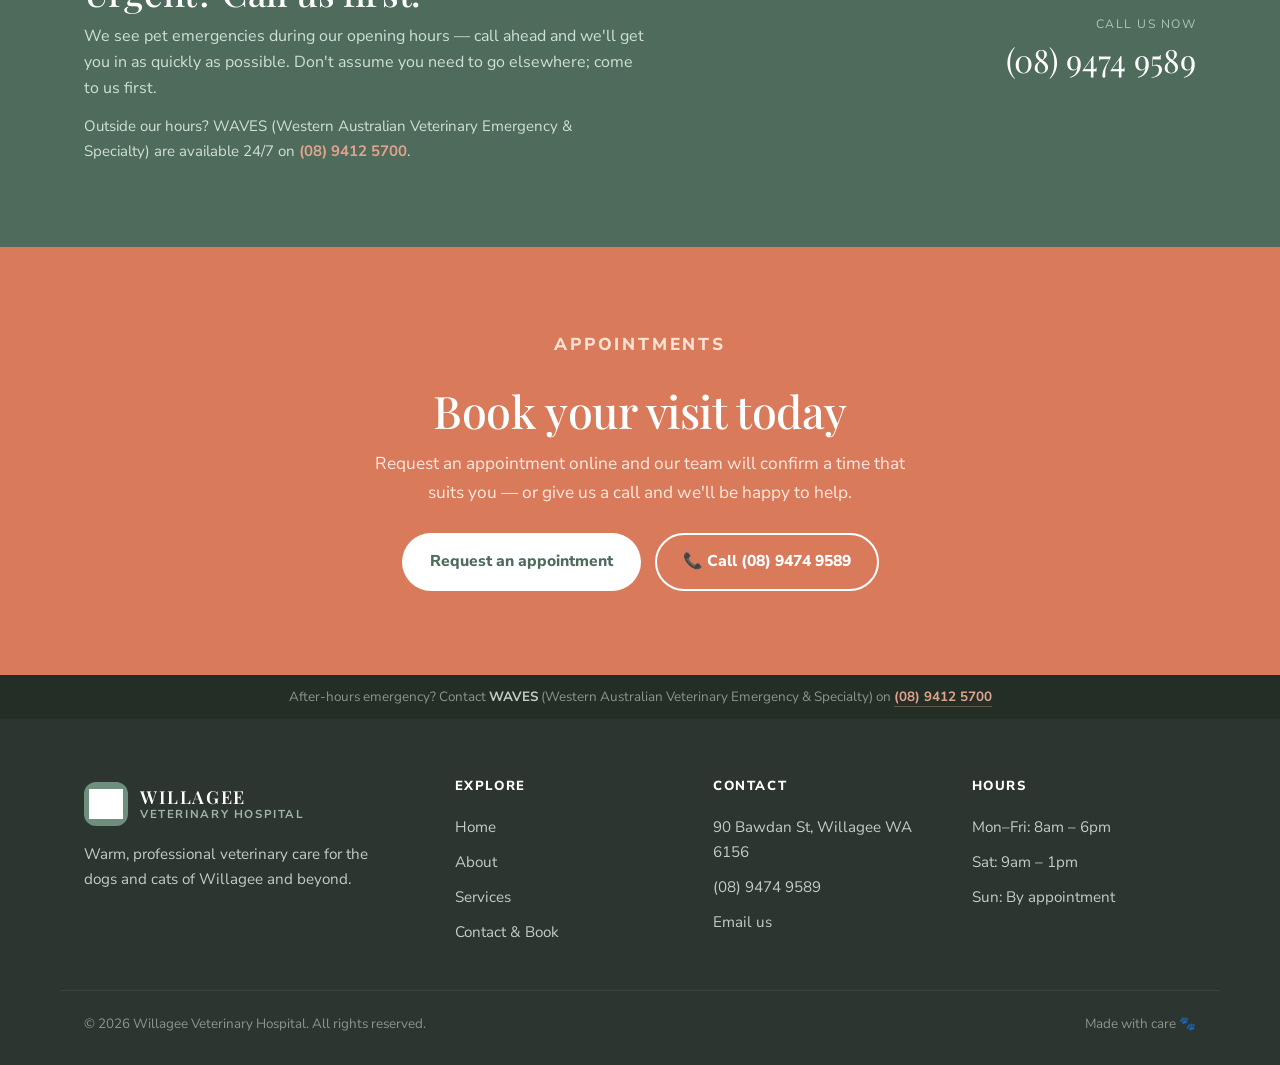
==== commit 827c84c4: "Replace Fraunces with Playfair Display for cleaner headings Co-Authored-By: Claude Sonnet 4.6 <norep" ====
--- a/index.html
+++ b/index.html
@@ -8,7 +8,7 @@
 <link rel="icon" href="data:image/svg+xml,%3Csvg xmlns='http://www.w3.org/2000/svg' viewBox='0 0 24 24'%3E%3Crect width='24' height='24' rx='5' fill='%236f8f7e'/%3E%3Cg fill='%23fff'%3E%3Cpath d='M12 13.5c-2.5 0-4.5 1.7-4.5 3.8 0 1.2 1 2.2 2.3 2.2.8 0 1.4-.3 2.2-.3s1.4.3 2.2.3c1.3 0 2.3-1 2.3-2.2 0-2.1-2-3.8-4.5-3.8Z'/%3E%3Cellipse cx='6.8' cy='10.2' rx='1.7' ry='2.2'/%3E%3Cellipse cx='17.2' cy='10.2' rx='1.7' ry='2.2'/%3E%3Cellipse cx='9.6' cy='6.6' rx='1.5' ry='2'/%3E%3Cellipse cx='14.4' cy='6.6' rx='1.5' ry='2'/%3E%3C/g%3E%3C/svg%3E" />
 <link rel="preconnect" href="https://fonts.googleapis.com" />
 <link rel="preconnect" href="https://fonts.gstatic.com" crossorigin />
-<link href="https://fonts.googleapis.com/css2?family=Fraunces:opsz,wght@9..144,400;9..144,500;9..144,600&family=Nunito+Sans:wght@400;600;700;800&display=swap" rel="stylesheet" />
+<link href="https://fonts.googleapis.com/css2?family=Playfair+Display:wght@400;500;600&family=Nunito+Sans:wght@400;600;700;800&display=swap" rel="stylesheet" />
 <link rel="stylesheet" href="styles.css" />
 </head>
 <body>
--- a/styles.css
+++ b/styles.css
@@ -15,7 +15,7 @@
 *{box-sizing:border-box;margin:0;padding:0}
 html{scroll-behavior:smooth}
 body{font-family:'Nunito Sans',system-ui,sans-serif;color:var(--ink);background:var(--cream);line-height:1.65;-webkit-font-smoothing:antialiased}
-h1,h2,h3,h4{font-family:'Fraunces',Georgia,serif;font-weight:500;line-height:1.12;letter-spacing:-.01em}
+h1,h2,h3,h4{font-family:'Playfair Display',Georgia,serif;font-weight:500;line-height:1.12;letter-spacing:-.01em}
 a{color:inherit;text-decoration:none}
 img{max-width:100%;display:block}
 .wrap{max-width:var(--maxw);margin:0 auto;padding:0 24px}
@@ -50,7 +50,7 @@
 footer.site .brand .mark{background:var(--sage);padding:5px}
 footer.site .logo-img{filter:brightness(0) invert(1)}
 .brand .bt{display:flex;flex-direction:column;line-height:1}
-.brand b{font-family:'Fraunces',serif;font-weight:600;font-size:1.12rem}
+.brand b{font-family:'Playfair Display',serif;font-weight:600;font-size:1.12rem}
 .brand span{font-family:'Nunito Sans';font-weight:700;font-size:.72rem;letter-spacing:.14em;text-transform:uppercase;color:var(--sage-deep);margin-top:3px}
 nav.main{display:flex;align-items:center;gap:28px}
 nav.main a.link{font-weight:700;font-size:.95rem;color:var(--ink-soft)}
@@ -135,7 +135,7 @@
 .emergency .wrap{display:grid;grid-template-columns:1fr auto;gap:30px;align-items:center}
 .emergency h2{color:#fff;font-size:clamp(1.7rem,3vw,2.3rem);margin-bottom:10px}
 .emergency p{color:#cfe0d6;max-width:56ch}
-.emergency .big{font-family:'Fraunces',serif;font-size:2rem;color:#fff;display:block;text-align:right}
+.emergency .big{font-family:'Playfair Display',serif;font-size:2rem;color:#fff;display:block;text-align:right}
 .emergency .lbl{font-size:.76rem;letter-spacing:.12em;text-transform:uppercase;color:#a9c7b6;text-align:right}
 
 /* hours table */
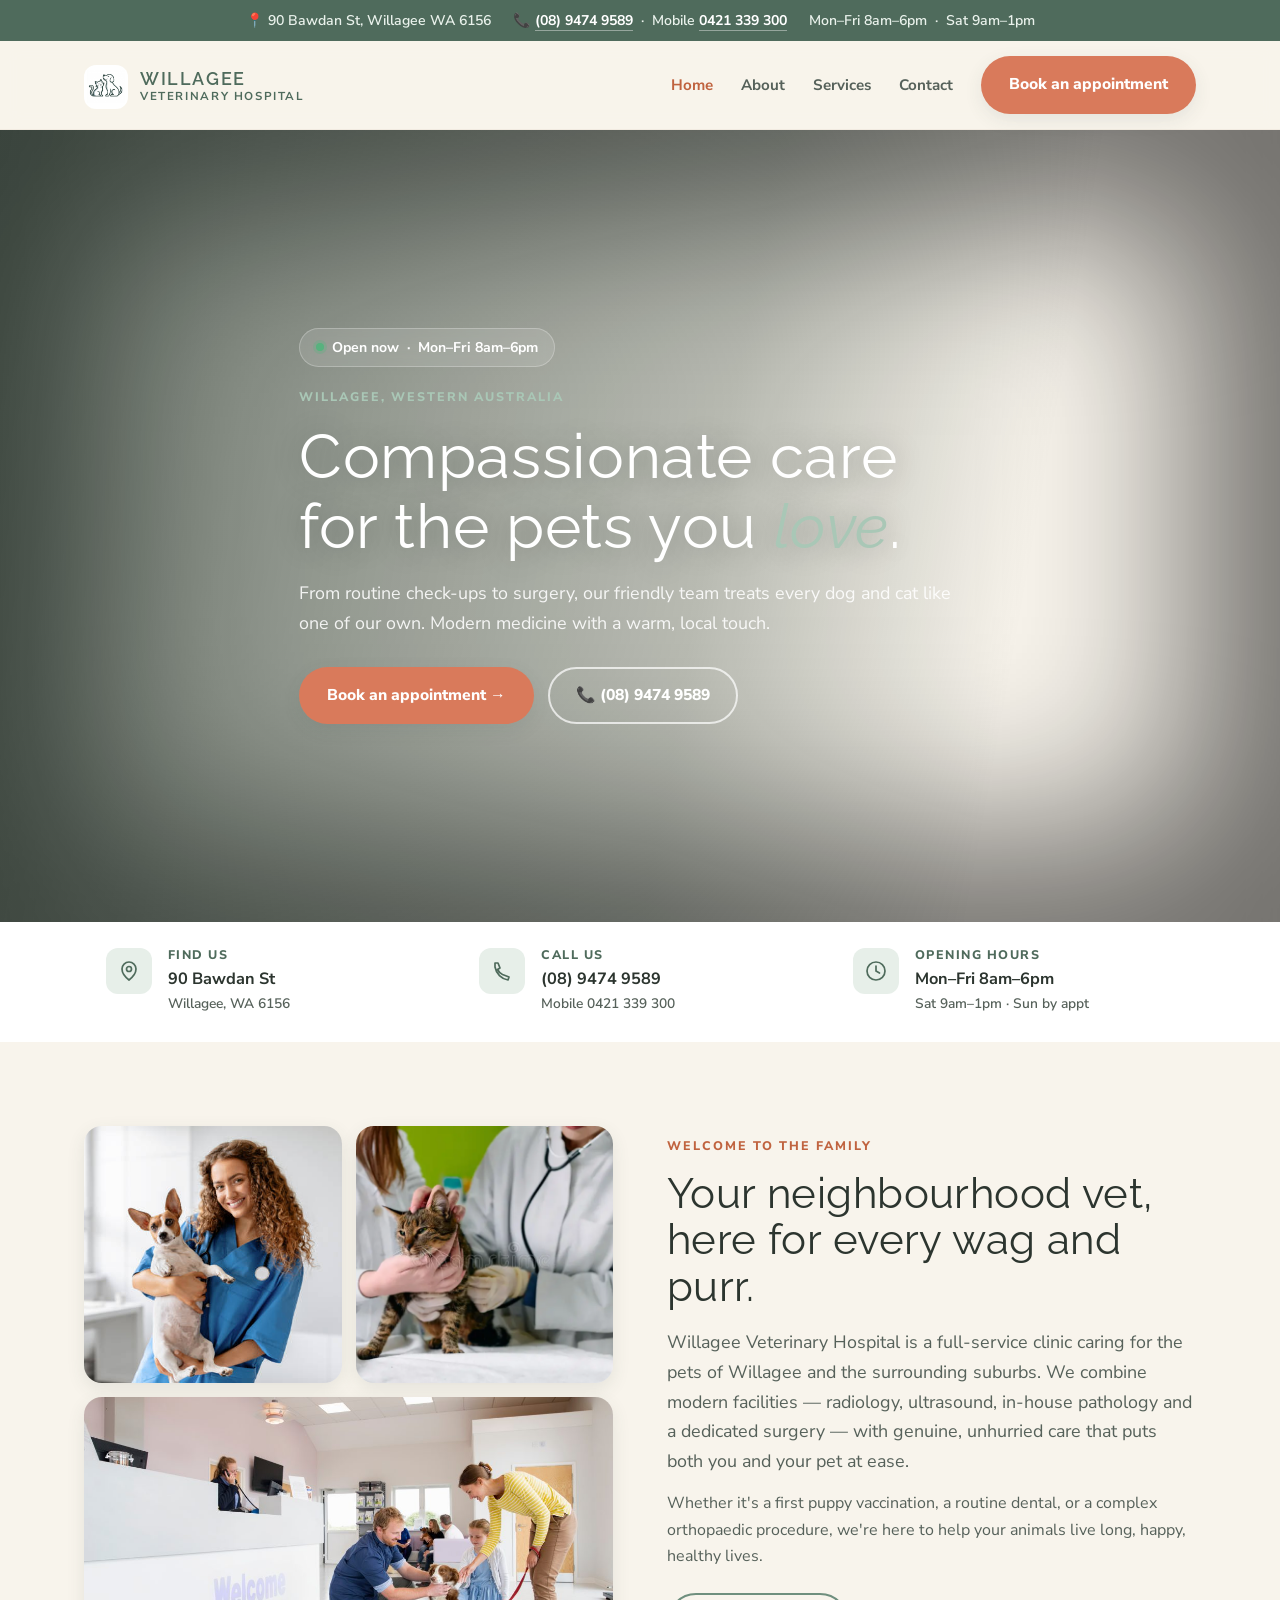
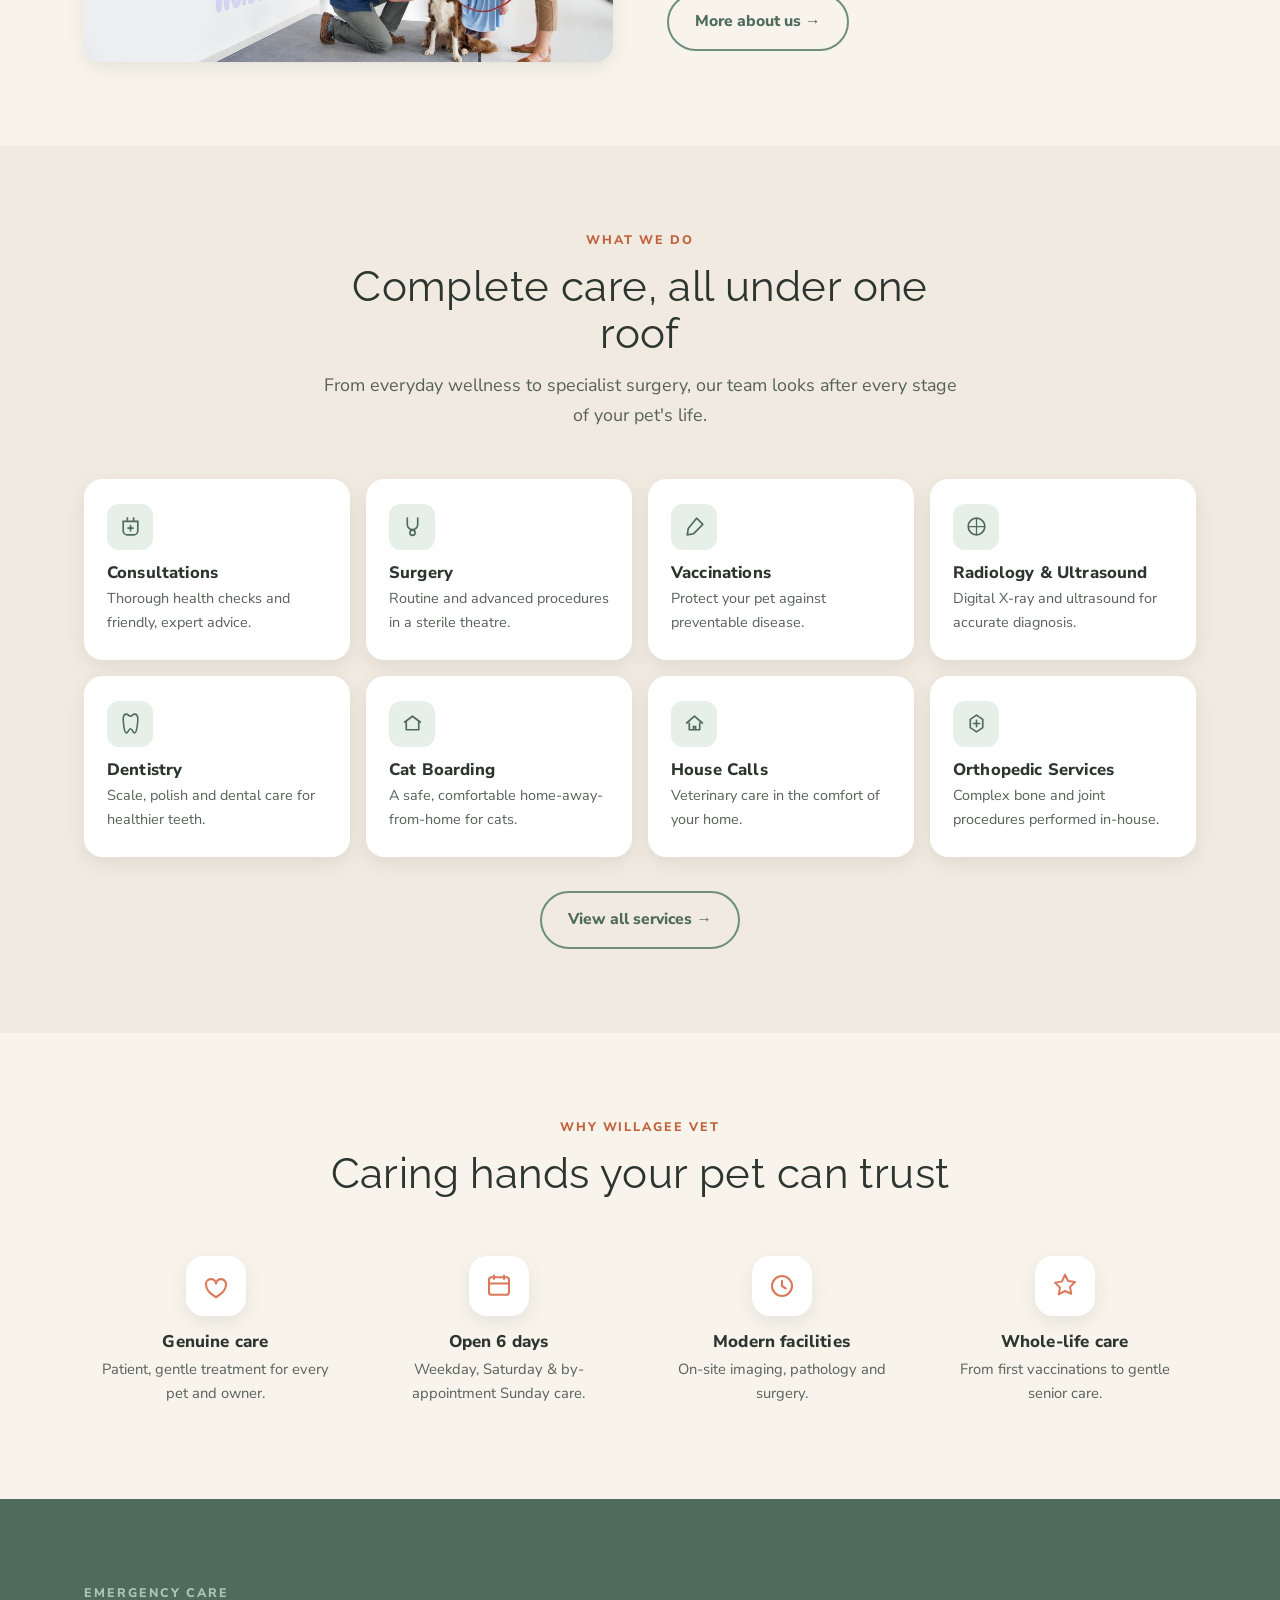
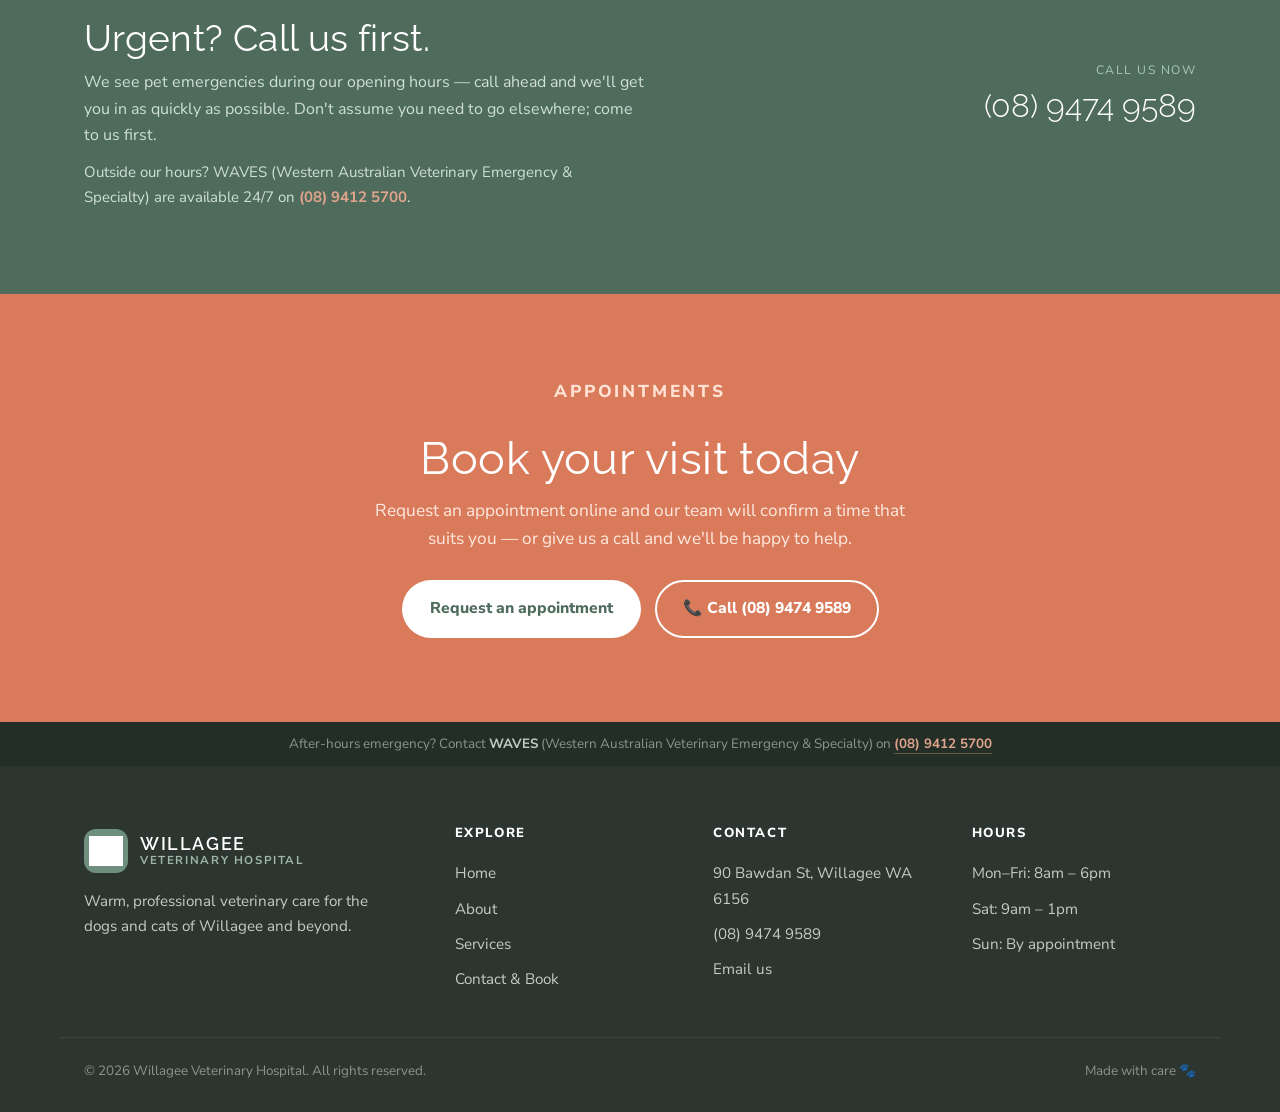
==== commit 53082717: "Add Lara staff profile, swap heading font to Raleway to match clinic sign Co-Authored-By: Claude Son" ====
--- a/index.html
+++ b/index.html
@@ -8,7 +8,7 @@
 <link rel="icon" href="data:image/svg+xml,%3Csvg xmlns='http://www.w3.org/2000/svg' viewBox='0 0 24 24'%3E%3Crect width='24' height='24' rx='5' fill='%236f8f7e'/%3E%3Cg fill='%23fff'%3E%3Cpath d='M12 13.5c-2.5 0-4.5 1.7-4.5 3.8 0 1.2 1 2.2 2.3 2.2.8 0 1.4-.3 2.2-.3s1.4.3 2.2.3c1.3 0 2.3-1 2.3-2.2 0-2.1-2-3.8-4.5-3.8Z'/%3E%3Cellipse cx='6.8' cy='10.2' rx='1.7' ry='2.2'/%3E%3Cellipse cx='17.2' cy='10.2' rx='1.7' ry='2.2'/%3E%3Cellipse cx='9.6' cy='6.6' rx='1.5' ry='2'/%3E%3Cellipse cx='14.4' cy='6.6' rx='1.5' ry='2'/%3E%3C/g%3E%3C/svg%3E" />
 <link rel="preconnect" href="https://fonts.googleapis.com" />
 <link rel="preconnect" href="https://fonts.gstatic.com" crossorigin />
-<link href="https://fonts.googleapis.com/css2?family=Playfair+Display:wght@400;500;600&family=Nunito+Sans:wght@400;600;700;800&display=swap" rel="stylesheet" />
+<link href="https://fonts.googleapis.com/css2?family=Raleway:wght@300;400;500;600&family=Nunito+Sans:wght@400;600;700;800&display=swap" rel="stylesheet" />
 <link rel="stylesheet" href="styles.css" />
 </head>
 <body>
@@ -38,8 +38,9 @@
   <!-- Video Hero -->
   <section class="hero-video">
     <div class="vid-bg">
-      <video src="videos/IMG_8134.mp4" muted playsinline preload="auto"></video>
-      <video src="videos/IMG_8138.mp4" muted playsinline preload="auto"></video>
+      <video src="videos/Video1.mp4" muted playsinline preload="auto"></video>
+      <video src="videos/Video2.mp4" muted playsinline preload="auto"></video>
+      <video src="videos/Video3.mp4" muted playsinline preload="auto"></video>
     </div>
     <div class="vid-vignette"></div>
     <div class="vid-content">
--- a/styles.css
+++ b/styles.css
@@ -15,7 +15,7 @@
 *{box-sizing:border-box;margin:0;padding:0}
 html{scroll-behavior:smooth}
 body{font-family:'Nunito Sans',system-ui,sans-serif;color:var(--ink);background:var(--cream);line-height:1.65;-webkit-font-smoothing:antialiased}
-h1,h2,h3,h4{font-family:'Playfair Display',Georgia,serif;font-weight:500;line-height:1.12;letter-spacing:-.01em}
+h1,h2,h3,h4{font-family:'Raleway',system-ui,sans-serif;font-weight:400;line-height:1.12;letter-spacing:.01em}
 a{color:inherit;text-decoration:none}
 img{max-width:100%;display:block}
 .wrap{max-width:var(--maxw);margin:0 auto;padding:0 24px}
@@ -50,7 +50,7 @@
 footer.site .brand .mark{background:var(--sage);padding:5px}
 footer.site .logo-img{filter:brightness(0) invert(1)}
 .brand .bt{display:flex;flex-direction:column;line-height:1}
-.brand b{font-family:'Playfair Display',serif;font-weight:600;font-size:1.12rem}
+.brand b{font-family:'Raleway',sans-serif;font-weight:600;font-size:1.12rem}
 .brand span{font-family:'Nunito Sans';font-weight:700;font-size:.72rem;letter-spacing:.14em;text-transform:uppercase;color:var(--sage-deep);margin-top:3px}
 nav.main{display:flex;align-items:center;gap:28px}
 nav.main a.link{font-weight:700;font-size:.95rem;color:var(--ink-soft)}
@@ -130,12 +130,22 @@
 .feat h3{font-family:'Nunito Sans';font-weight:800;font-size:1.06rem;margin-bottom:6px}
 .feat p{font-size:.92rem;color:var(--ink-soft)}
 
+/* team grid */
+.team-grid{display:grid;grid-template-columns:repeat(auto-fill,minmax(300px,1fr));gap:28px;margin-top:12px}
+.team-card{background:#fff;border-radius:var(--radius);overflow:hidden;box-shadow:var(--shadow-sm);display:flex;flex-direction:column}
+.team-photo{aspect-ratio:1;overflow:hidden}
+.team-photo img{width:100%;height:100%;object-fit:cover;object-position:top center}
+.team-info{padding:26px 24px}
+.team-info h3{font-size:1.5rem;margin-bottom:4px}
+.team-role{font-size:.78rem;font-weight:800;text-transform:uppercase;letter-spacing:.14em;color:var(--terracotta-deep);margin-bottom:14px}
+.team-info p{font-size:.94rem;color:var(--ink-soft);line-height:1.75}
+
 /* emergency callout */
 .emergency{background:var(--sage-deep);color:#eef4f0}
 .emergency .wrap{display:grid;grid-template-columns:1fr auto;gap:30px;align-items:center}
 .emergency h2{color:#fff;font-size:clamp(1.7rem,3vw,2.3rem);margin-bottom:10px}
 .emergency p{color:#cfe0d6;max-width:56ch}
-.emergency .big{font-family:'Playfair Display',serif;font-size:2rem;color:#fff;display:block;text-align:right}
+.emergency .big{font-family:'Raleway',sans-serif;font-size:2rem;font-weight:300;color:#fff;display:block;text-align:right}
 .emergency .lbl{font-size:.76rem;letter-spacing:.12em;text-transform:uppercase;color:#a9c7b6;text-align:right}
 
 /* hours table */
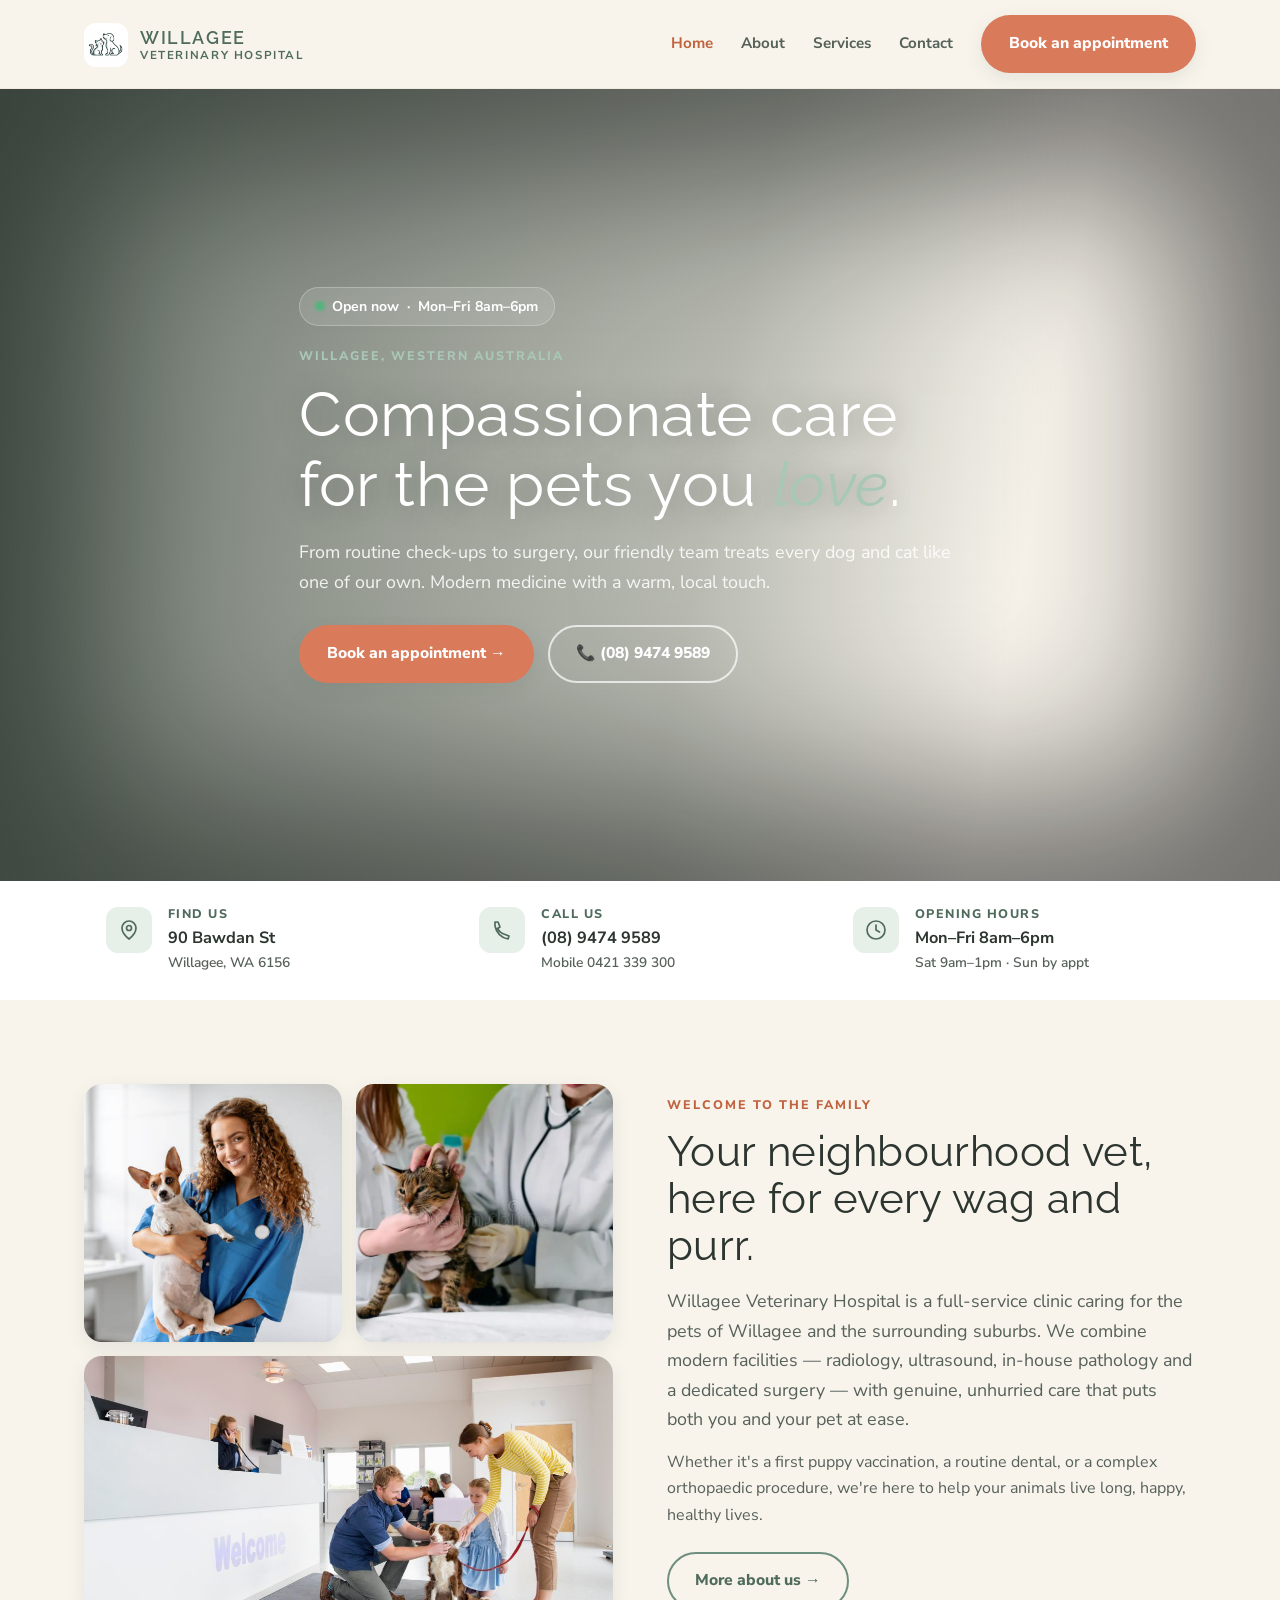
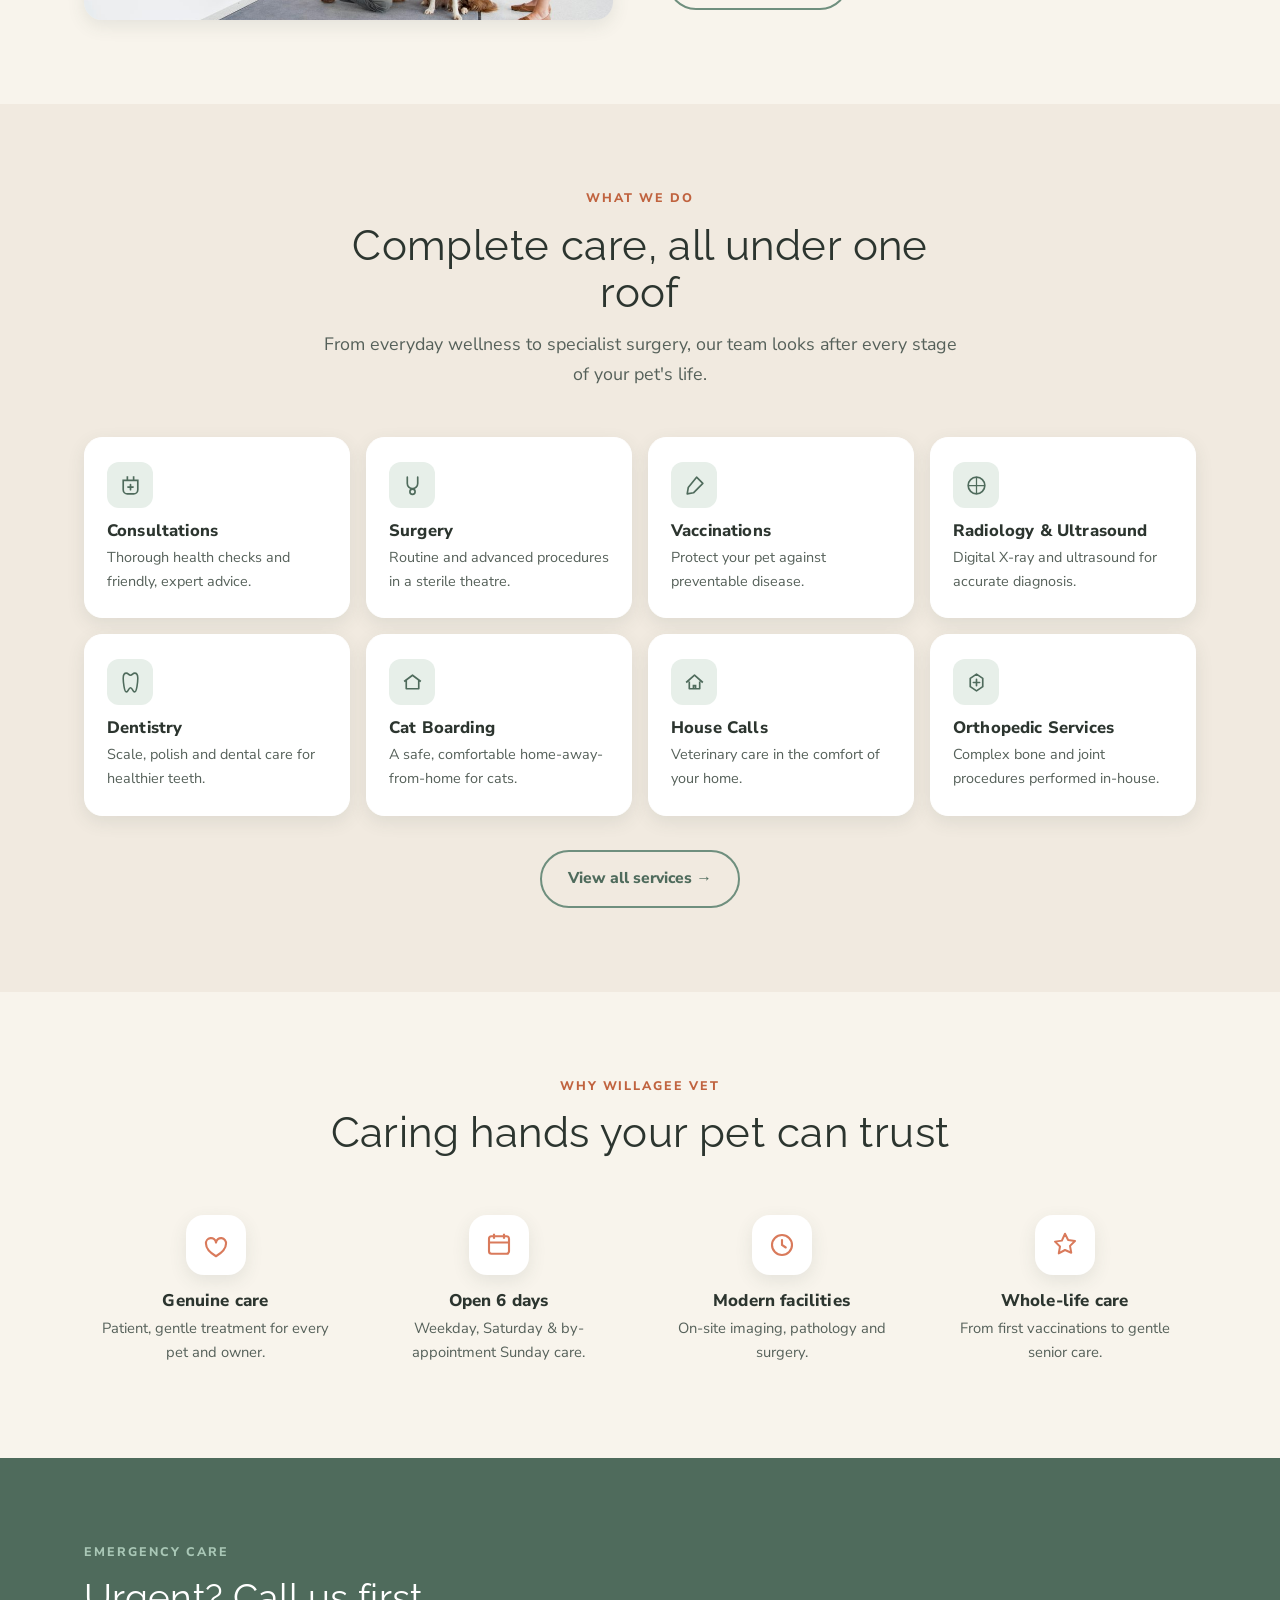
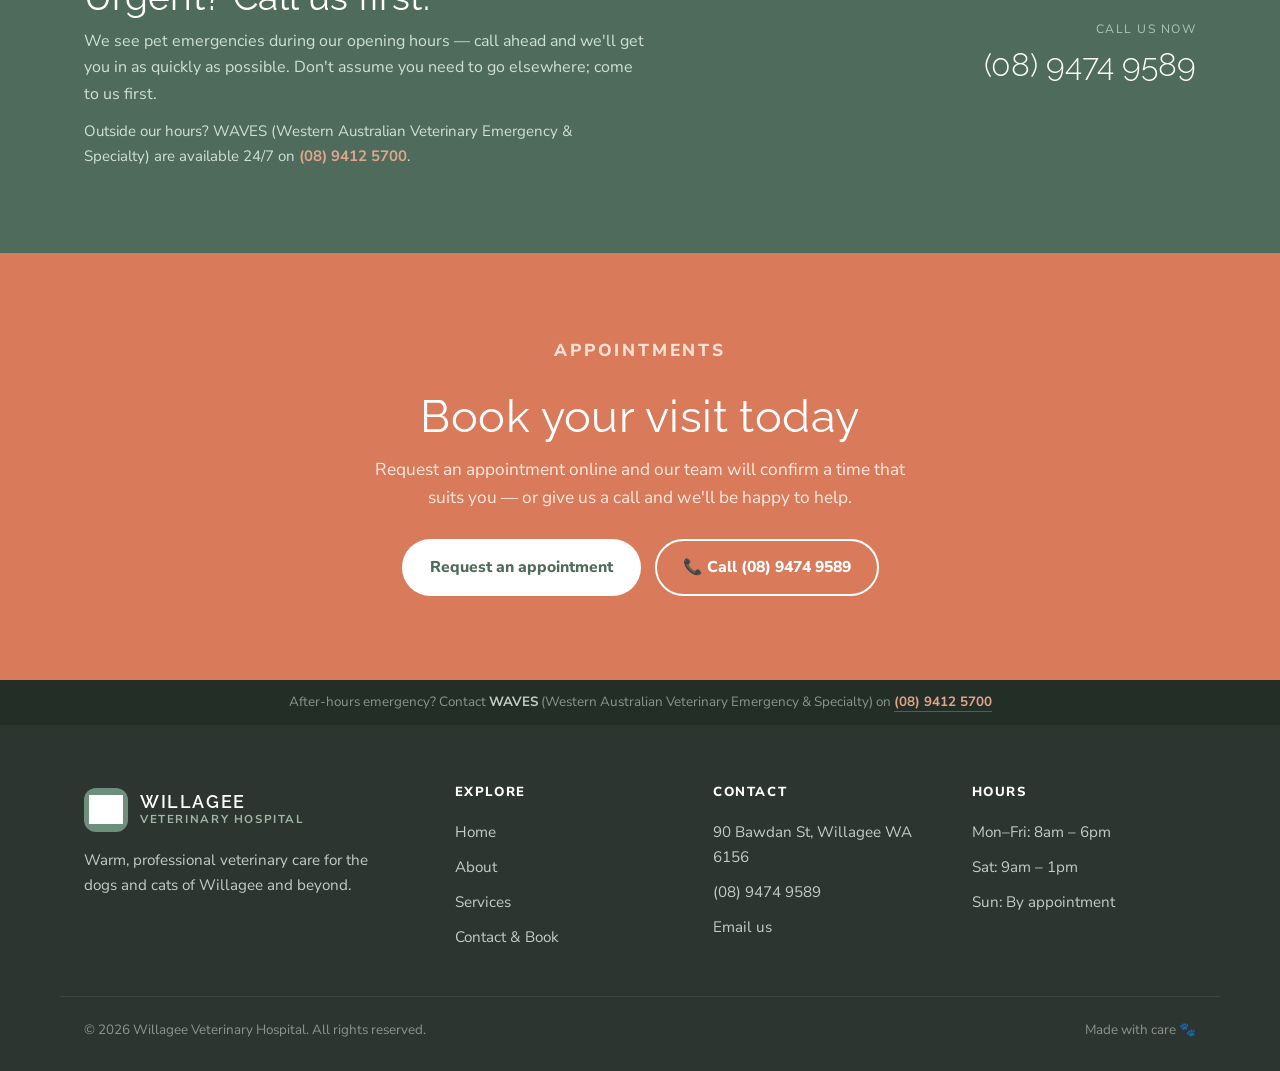
==== commit ac5f18f7: "Remove top info bar Co-Authored-By: Claude Sonnet 4.6 <noreply@anthropic.com>" ====
--- a/index.html
+++ b/index.html
@@ -13,11 +13,6 @@
 </head>
 <body>
   <!-- Info bar -->
-  <div class="topbar"><div class="wrap">
-    <span>📍 90 Bawdan St, Willagee WA 6156</span>
-    <span>📞 <a href="tel:0894749589">(08) 9474 9589</a> &nbsp;·&nbsp; Mobile <a href="tel:0421339300">0421 339 300</a></span>
-    <span>Mon–Fri 8am–6pm &nbsp;·&nbsp; Sat 9am–1pm</span>
-  </div></div>
 
   <!-- Header -->
   <header class="site"><div class="wrap">
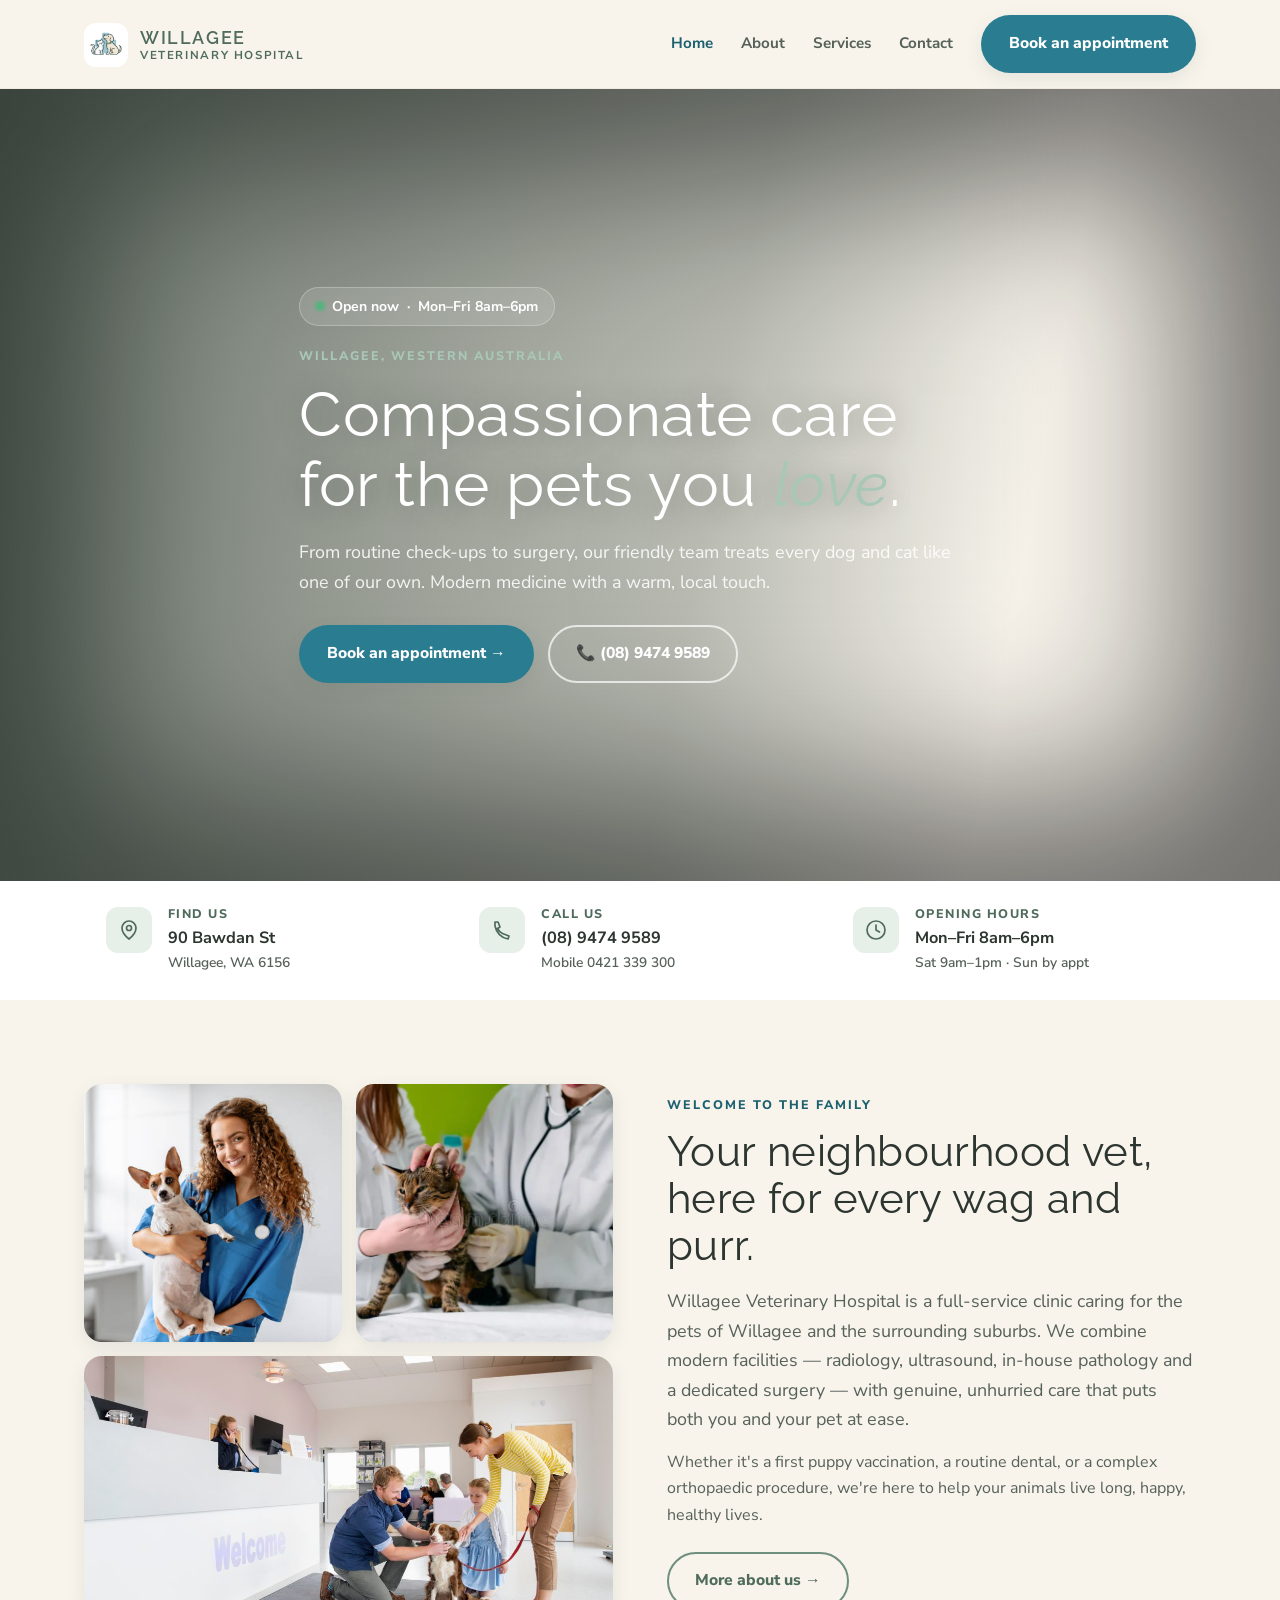
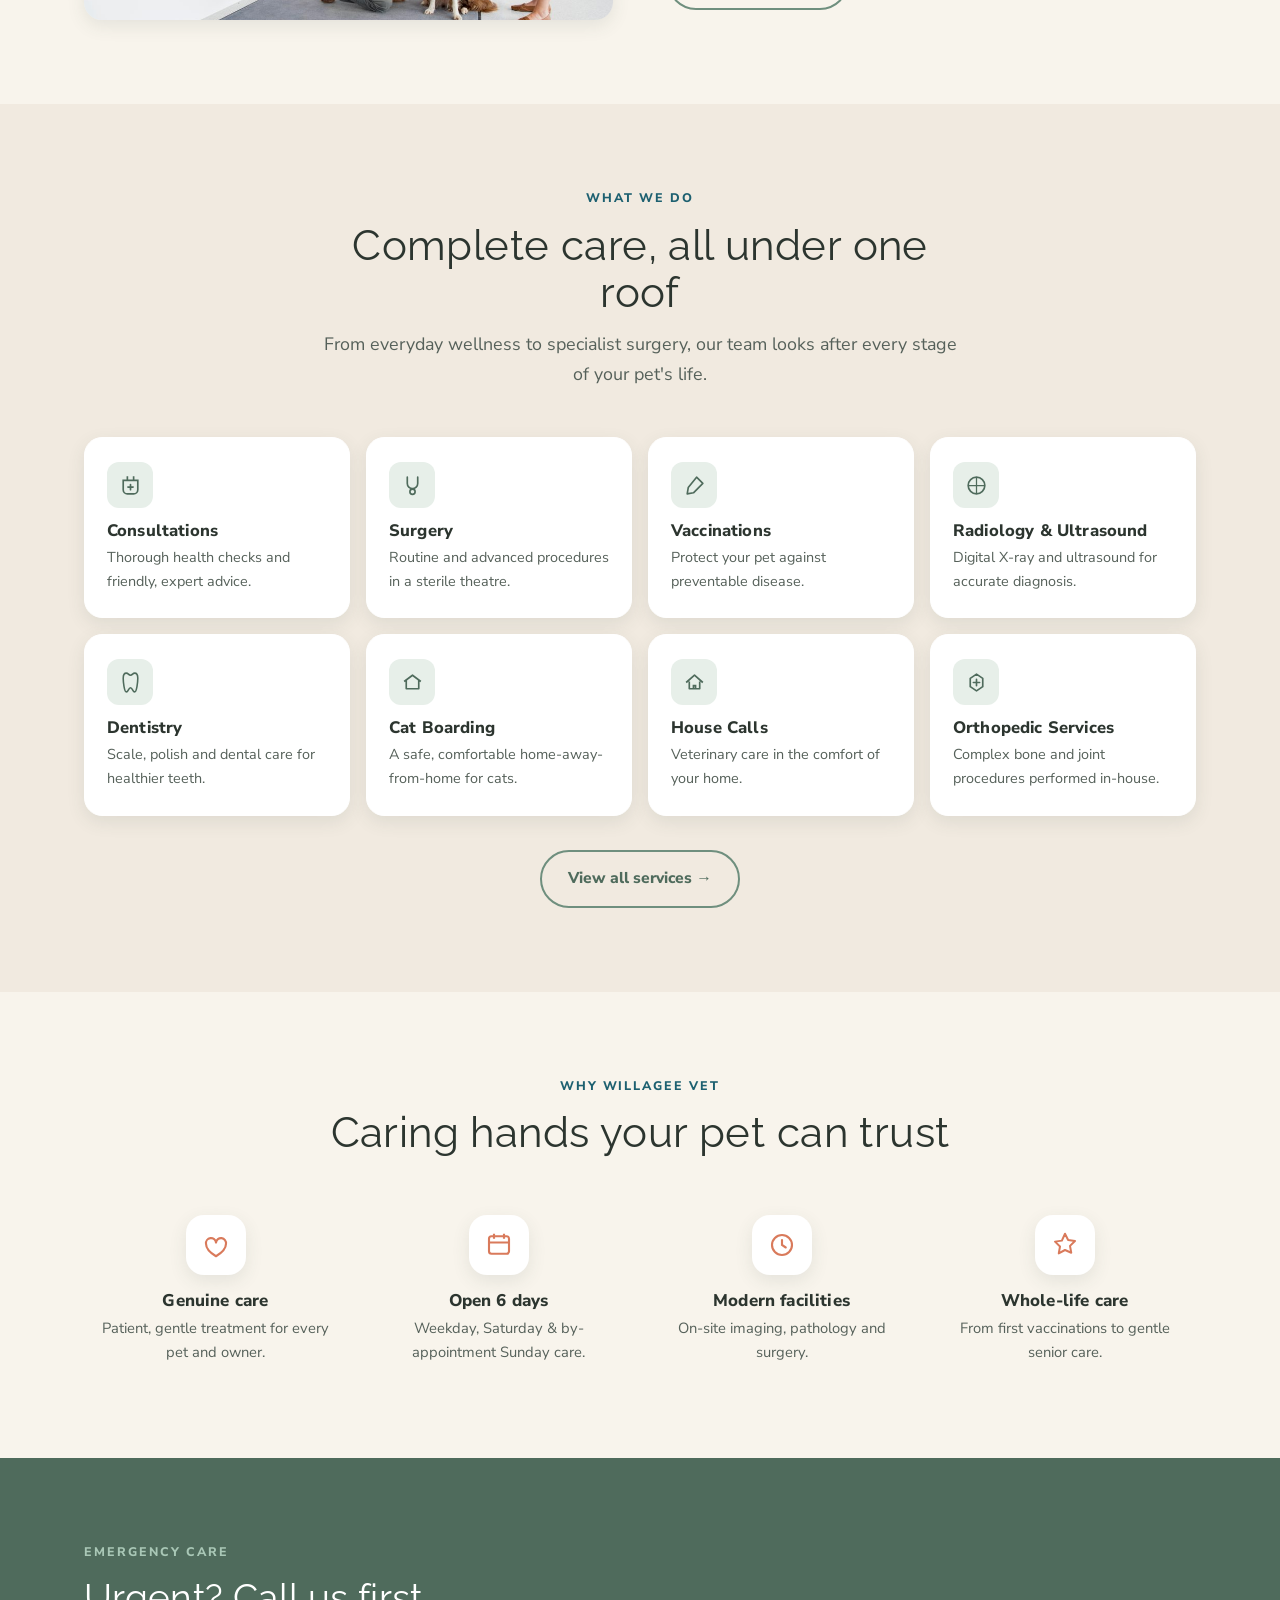
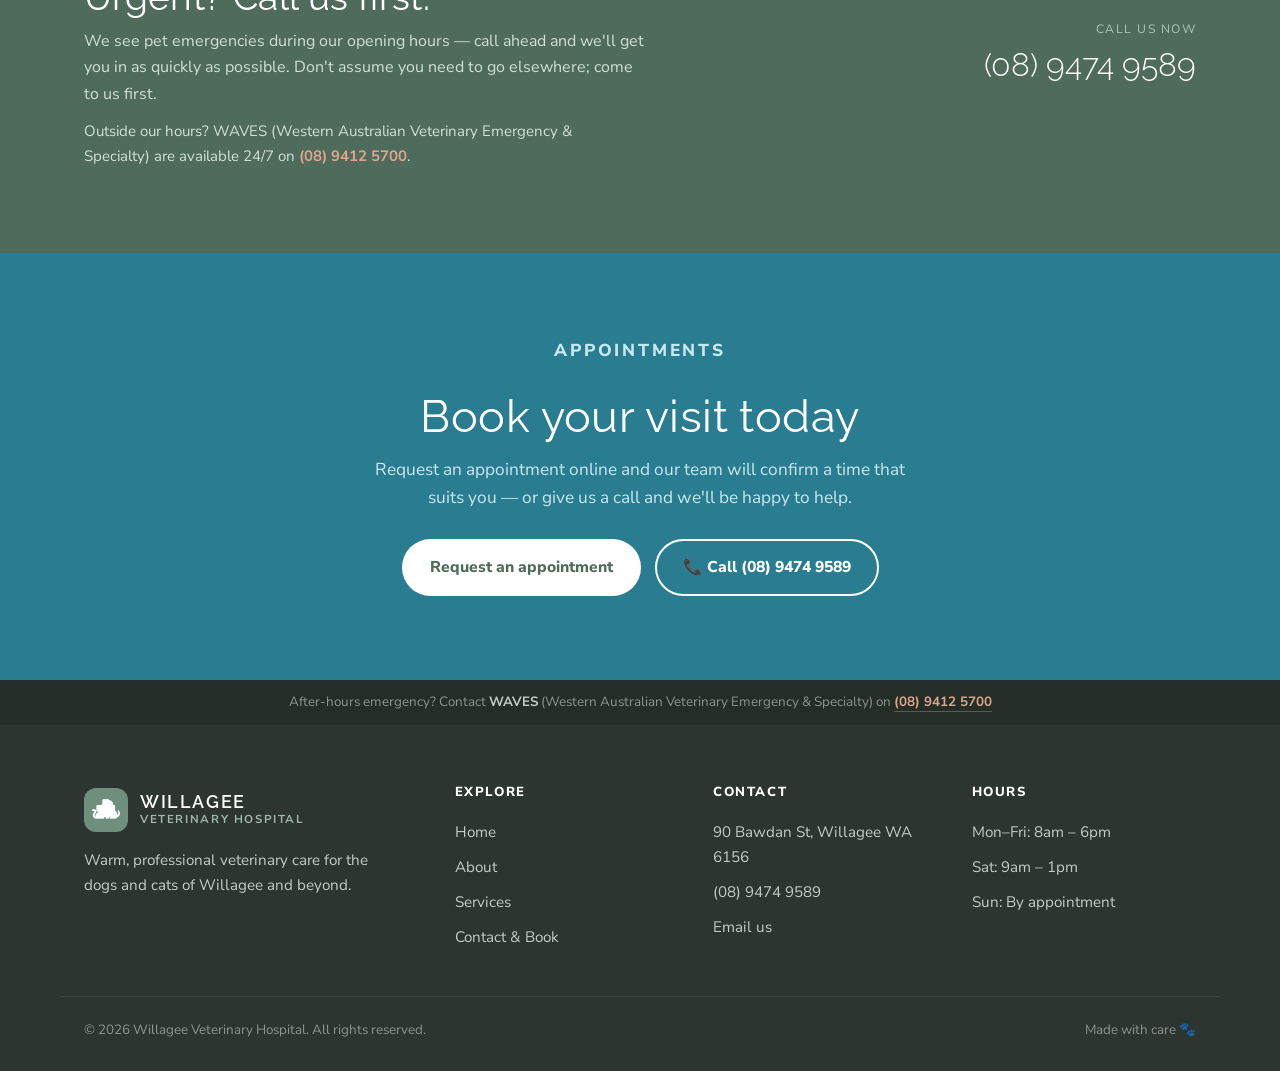
==== commit 5ca4f0b4: "Replace orange accent with blue from logo; swap to new transparent logo Co-Authored-By: Claude Sonne" ====
--- a/index.html
+++ b/index.html
@@ -17,7 +17,7 @@
   <!-- Header -->
   <header class="site"><div class="wrap">
     <a class="brand" href="index.html">
-      <span class="mark"><img src="images/Logo 2.png" alt="" class="logo-img" /></span>
+      <span class="mark"><img src="images/logo-final.png" alt="" class="logo-img" /></span>
       <span class="bt"><b>Willagee</b><span>Veterinary Hospital</span></span>
     </a>
     <button class="nav-toggle" id="navToggle" aria-label="Menu"><span></span><span></span><span></span></button>
@@ -127,7 +127,7 @@
 
   <!-- Booking CTA -->
   <section class="booking"><div class="wrap">
-    <p class="eyebrow" style="color:#ffe1d4">Appointments</p>
+    <p class="eyebrow" style="color:#c8e8f0">Appointments</p>
     <h2>Book your visit today</h2>
     <p>Request an appointment online and our team will confirm a time that suits you — or give us a call and we'll be happy to help.</p>
     <div class="hero-cta">
@@ -143,7 +143,7 @@
   <footer class="site"><div class="wrap foot-grid">
     <div>
       <a class="brand" href="index.html" style="margin-bottom:16px">
-        <span class="mark"><img src="images/Logo 2.png" alt="" class="logo-img" /></span>
+        <span class="mark"><img src="images/logo-final.png" alt="" class="logo-img" /></span>
         <span class="bt"><b>Willagee</b><span>Veterinary Hospital</span></span>
       </a>
       <p style="font-size:.95rem;max-width:34ch">Warm, professional veterinary care for the dogs and cats of Willagee and beyond.</p>
--- a/styles.css
+++ b/styles.css
@@ -5,7 +5,7 @@
 :root{
   --sage:#6f8f7e; --sage-deep:#4f6b5c; --sage-soft:#e7efe9;
   --cream:#f8f4ec; --cream-2:#f1eae0;
-  --terracotta:#d97a5b; --terracotta-deep:#c0633f;
+  --terracotta:#2a7d91; --terracotta-deep:#1d6070;
   --ink:#2c352f; --ink-soft:#56615a;
   --white:#fff; --radius:18px;
   --shadow:0 14px 40px rgba(60,78,68,.12);
@@ -181,7 +181,7 @@
 .form-status{margin-top:16px;padding:14px 16px;border-radius:12px;font-weight:700;display:none}
 .form-status.show{display:block}
 .form-status.ok{background:var(--sage-soft);color:var(--sage-deep)}
-.form-status.err{background:#fbe6de;color:var(--terracotta-deep)}
+.form-status.err{background:#fbe6de;color:#c0633f}
 button[disabled]{opacity:.6;cursor:not-allowed}
 
 /* map */
@@ -191,7 +191,7 @@
 /* booking CTA band */
 .booking{background:var(--terracotta);color:#fff;text-align:center}
 .booking h2{color:#fff;font-size:clamp(2rem,3.8vw,2.8rem);margin-bottom:14px}
-.booking p{color:#ffe9df;max-width:56ch;margin:0 auto 26px;font-size:1.08rem}
+.booking p{color:#c8e8f0;max-width:56ch;margin:0 auto 26px;font-size:1.08rem}
 .booking .hero-cta{justify-content:center}
 
 /* footer */
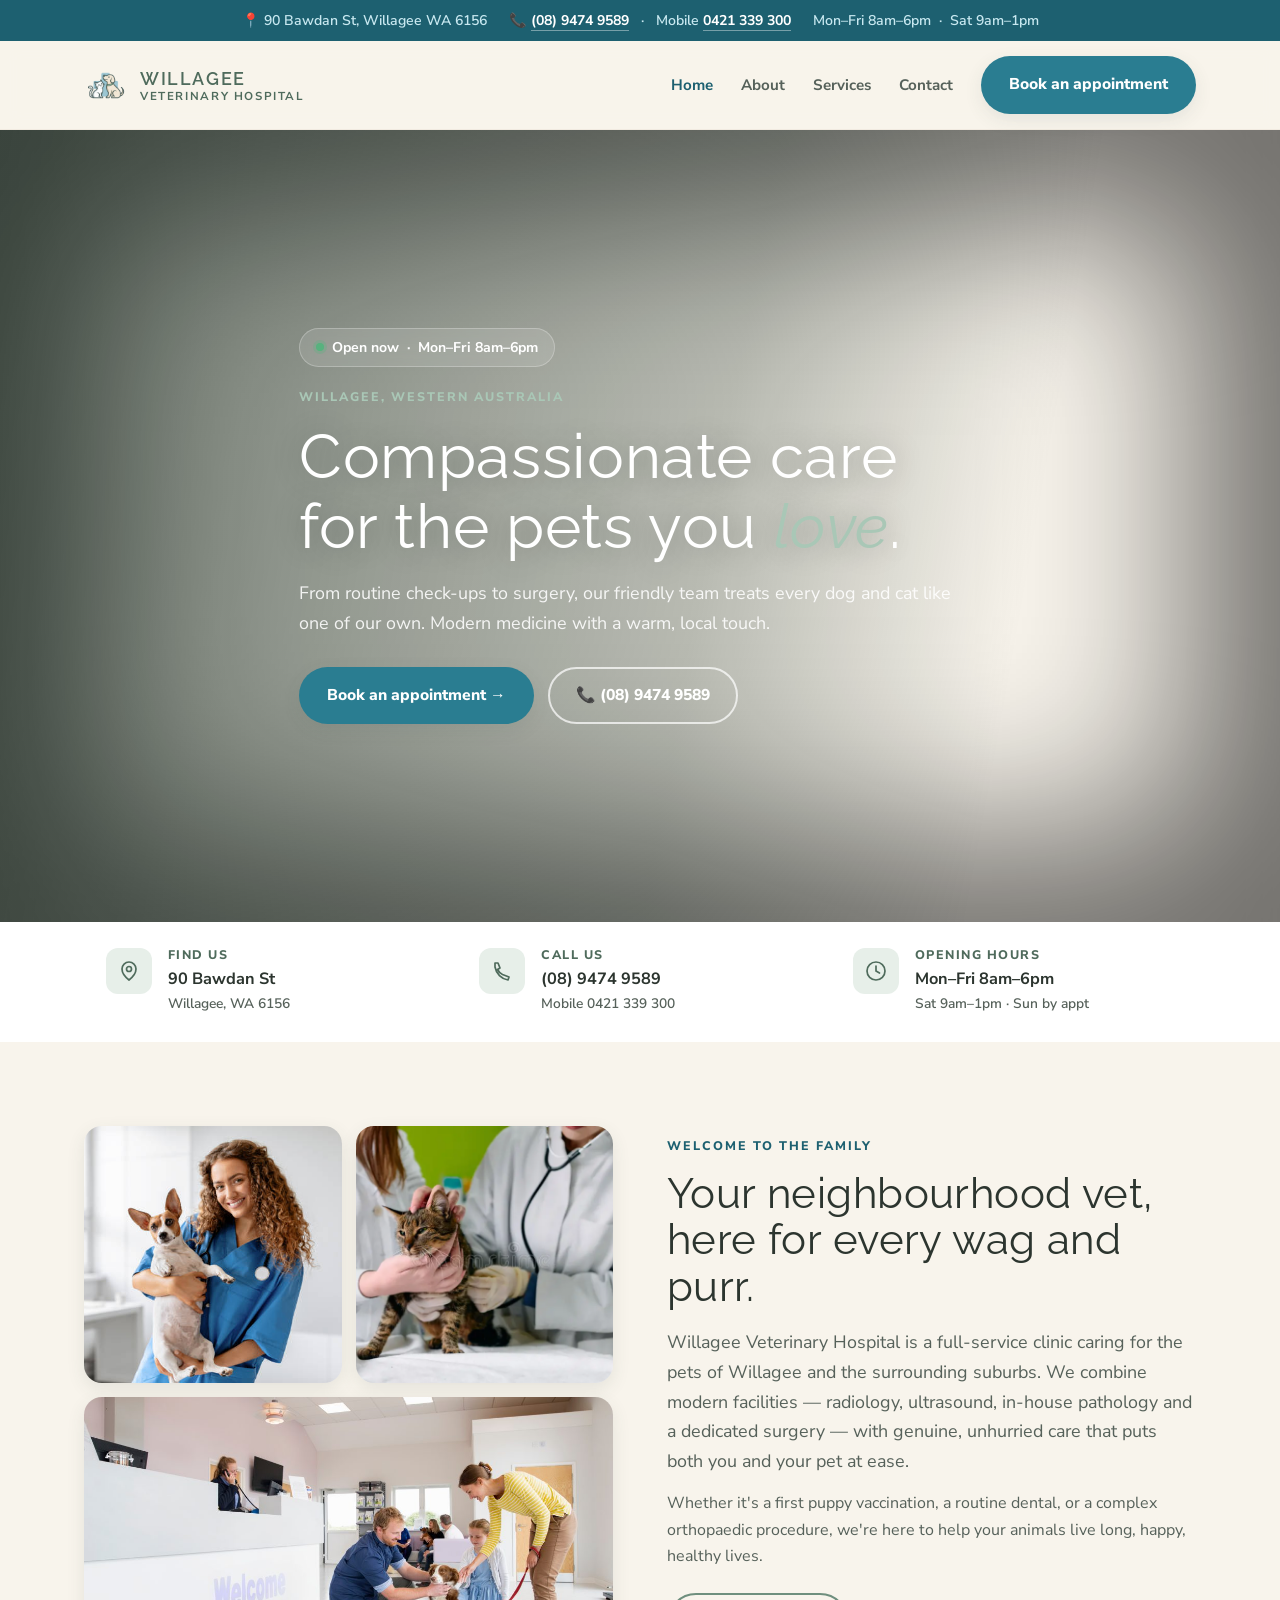
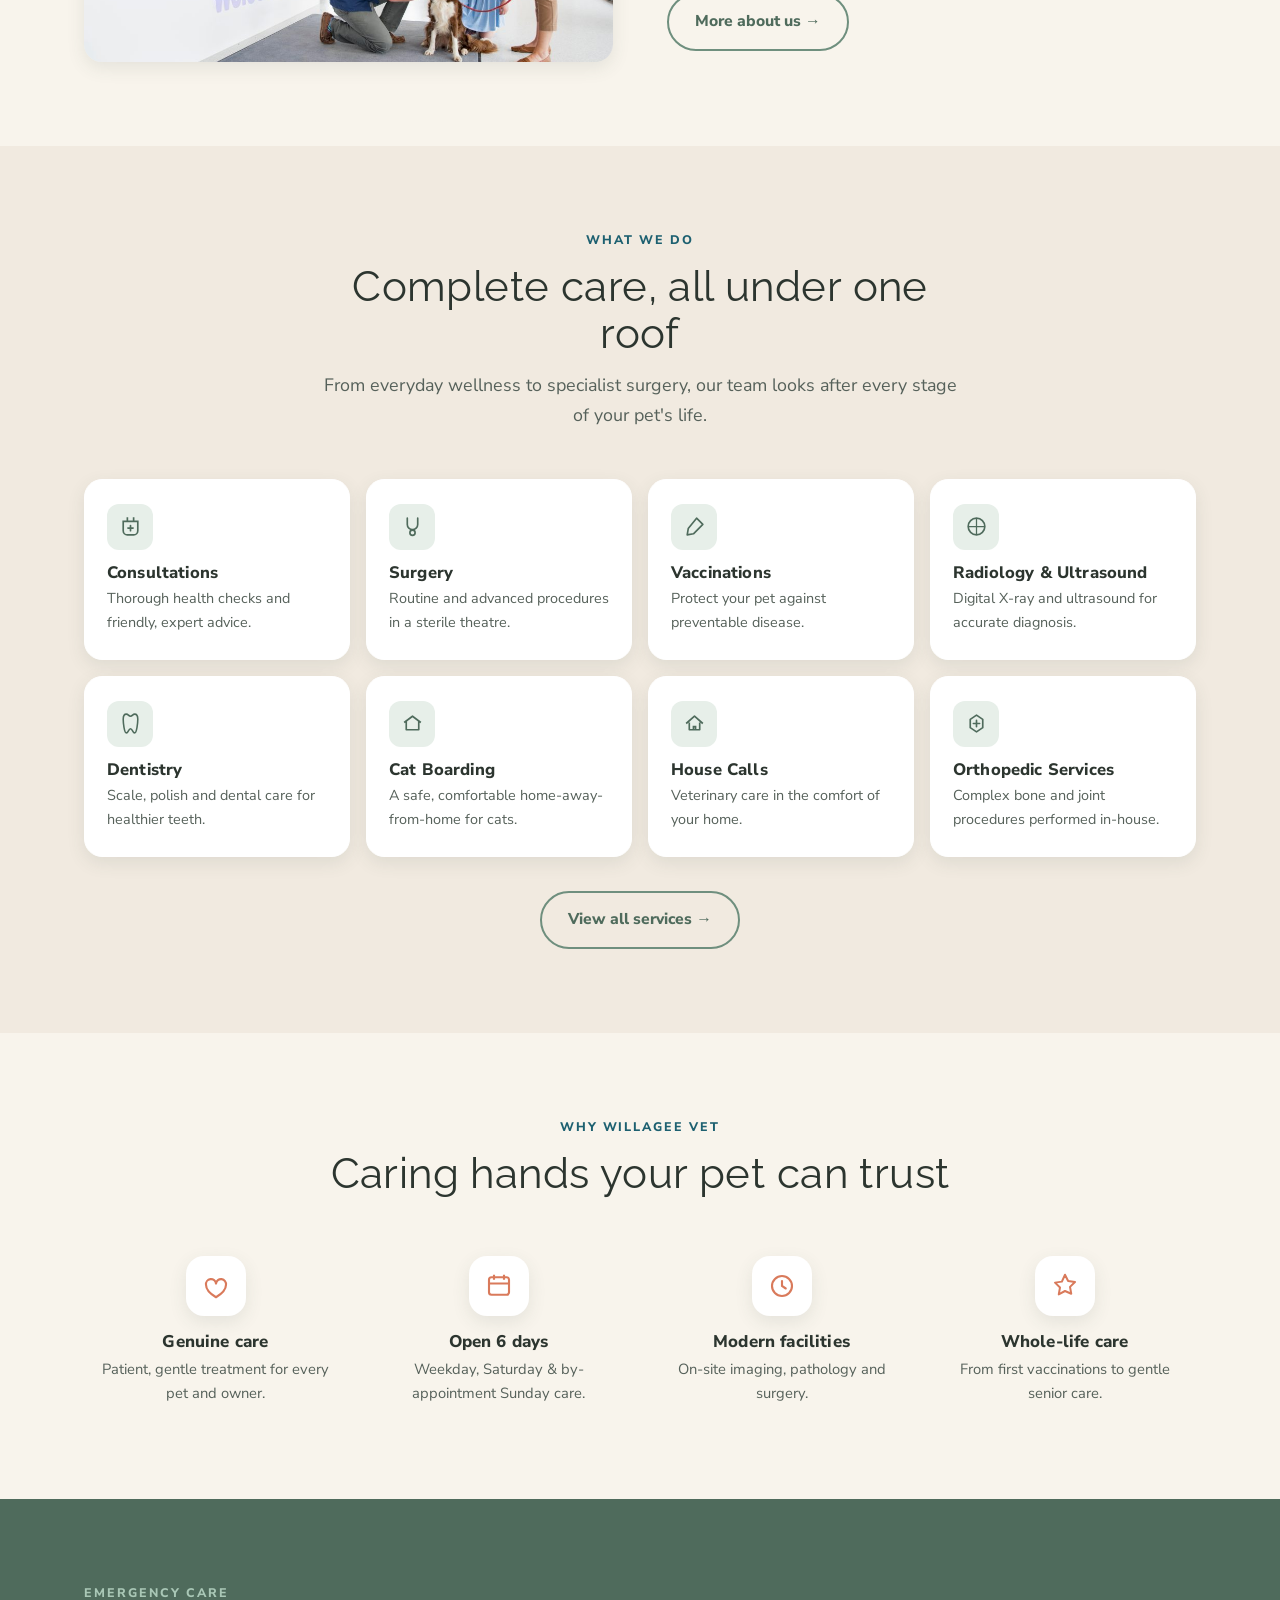
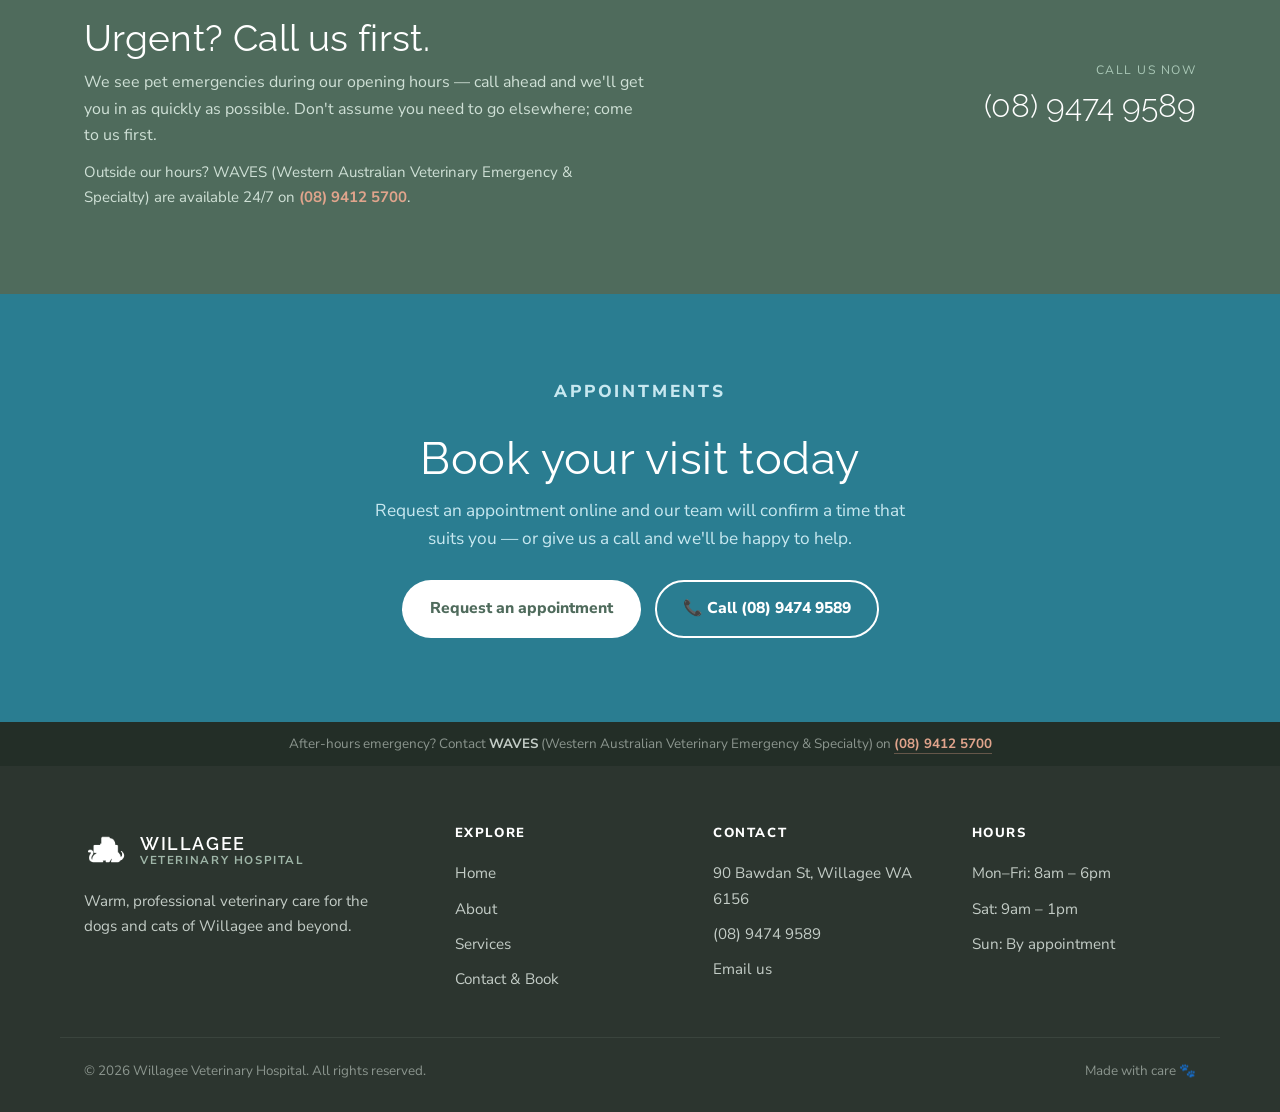
==== commit 70ecc912: "Restore blue topbar; remove white box from logo mark Co-Authored-By: Claude Sonnet 4.6 <noreply@anth" ====
--- a/index.html
+++ b/index.html
@@ -13,6 +13,12 @@
 </head>
 <body>
   <!-- Info bar -->
+
+  <div class="topbar"><div class="wrap">
+    <span>📍 90 Bawdan St, Willagee WA 6156</span>
+    <span>📞 <a href="tel:0894749589">(08) 9474 9589</a> &nbsp;&nbsp;·&nbsp;&nbsp; Mobile <a href="tel:0421339300">0421 339 300</a></span>
+    <span>Mon–Fri 8am–6pm &nbsp;·&nbsp; Sat 9am–1pm</span>
+  </div></div>
 
   <!-- Header -->
   <header class="site"><div class="wrap">
--- a/styles.css
+++ b/styles.css
@@ -36,8 +36,8 @@
 .btn-white{background:#fff;color:var(--sage-deep)}
 .btn-white:hover{transform:translateY(-2px);box-shadow:var(--shadow-sm)}
 
-/* emergency top bar */
-.topbar{background:var(--sage-deep);color:#eaf2ec;font-size:.88rem;font-weight:600}
+/* top info bar */
+.topbar{background:var(--terracotta-deep);color:#c8e8f0;font-size:.88rem;font-weight:600}
 .topbar .wrap{display:flex;flex-wrap:wrap;gap:6px 22px;align-items:center;justify-content:center;padding:9px 24px;text-align:center}
 .topbar a{color:#fff;font-weight:700;border-bottom:1px solid rgba(255,255,255,.4)}
 
@@ -45,9 +45,9 @@
 header.site{position:sticky;top:0;z-index:50;background:rgba(248,244,236,.9);backdrop-filter:blur(10px);border-bottom:1px solid var(--cream-2)}
 header.site .wrap{display:flex;align-items:center;justify-content:space-between;padding:15px 24px}
 .brand{display:flex;align-items:center;gap:12px}
-.brand .mark{width:44px;height:44px;border-radius:12px;background:#fff;display:grid;place-items:center;flex:0 0 auto;overflow:hidden;padding:3px}
+.brand .mark{width:44px;height:44px;border-radius:12px;background:transparent;display:grid;place-items:center;flex:0 0 auto;overflow:hidden;padding:0}
 .logo-img{width:100%;height:100%;object-fit:contain;display:block}
-footer.site .brand .mark{background:var(--sage);padding:5px}
+footer.site .brand .mark{background:transparent;padding:0}
 footer.site .logo-img{filter:brightness(0) invert(1)}
 .brand .bt{display:flex;flex-direction:column;line-height:1}
 .brand b{font-family:'Raleway',sans-serif;font-weight:600;font-size:1.12rem}
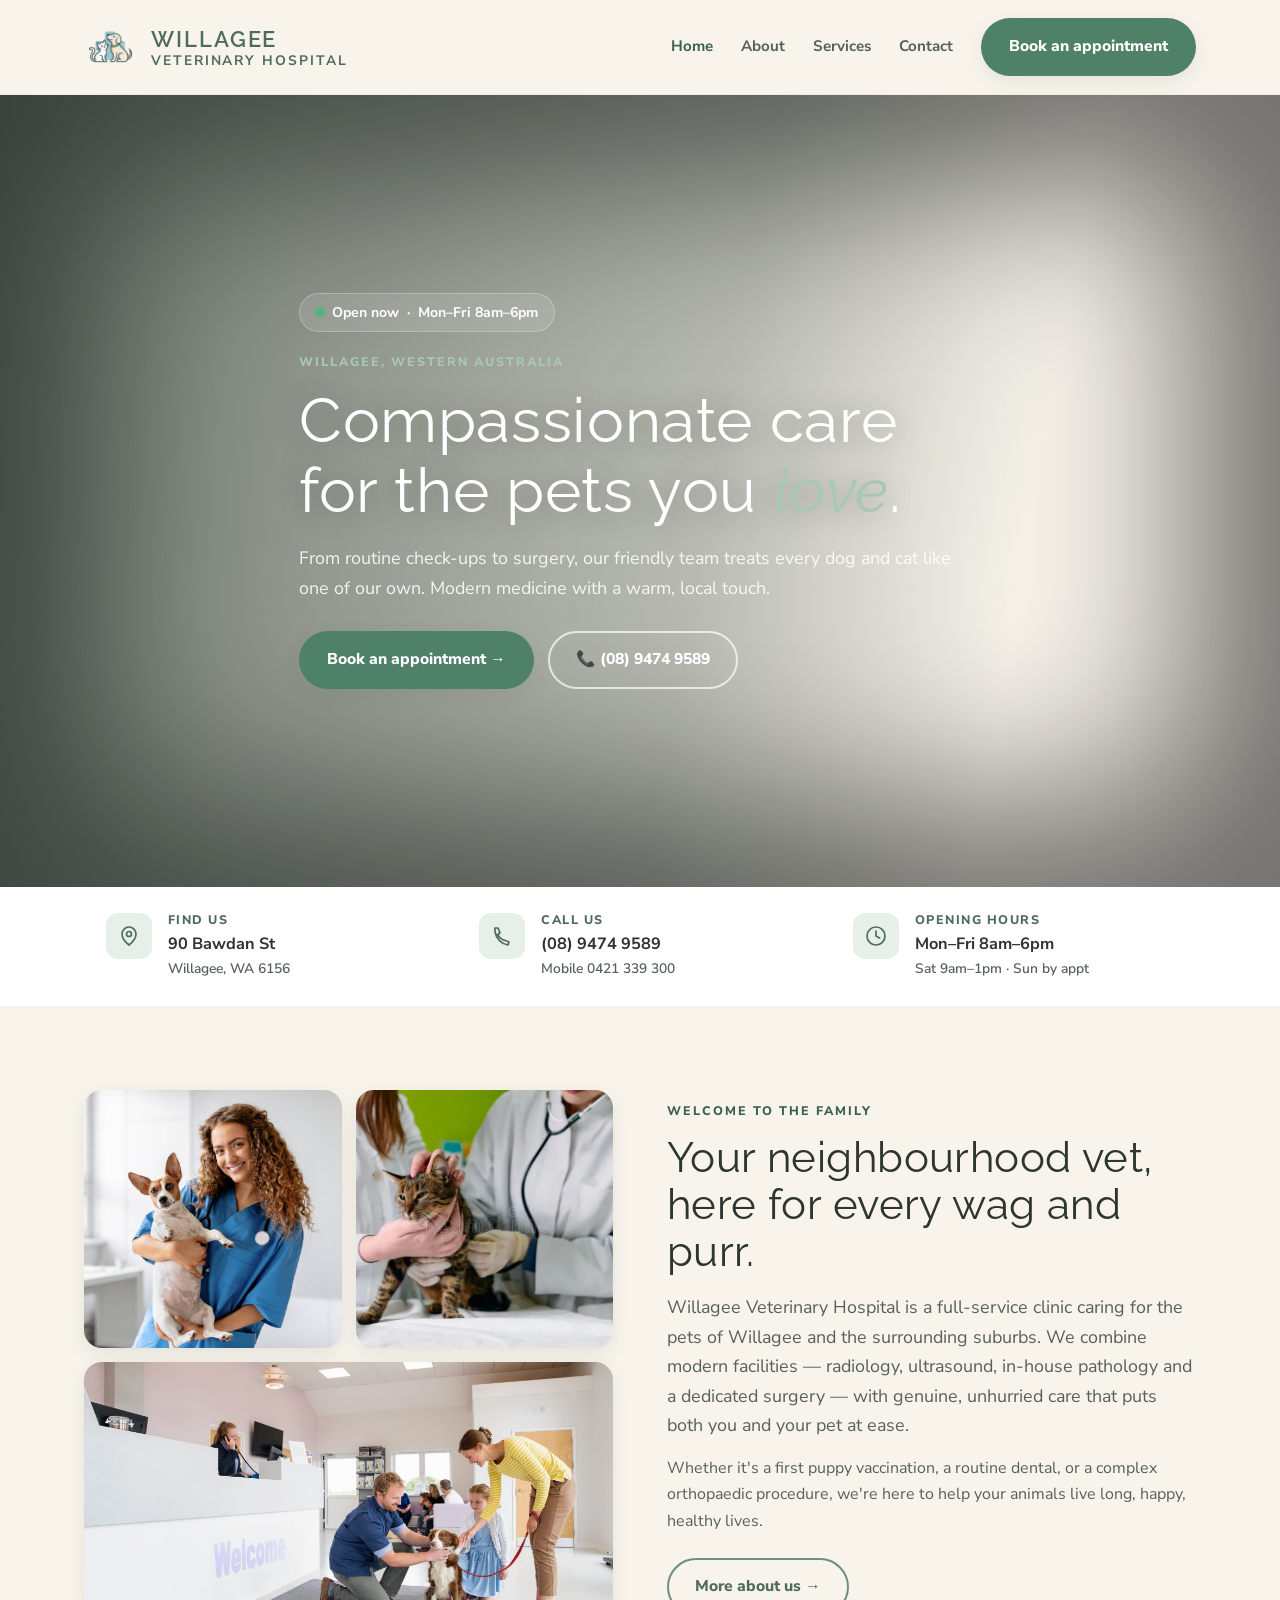
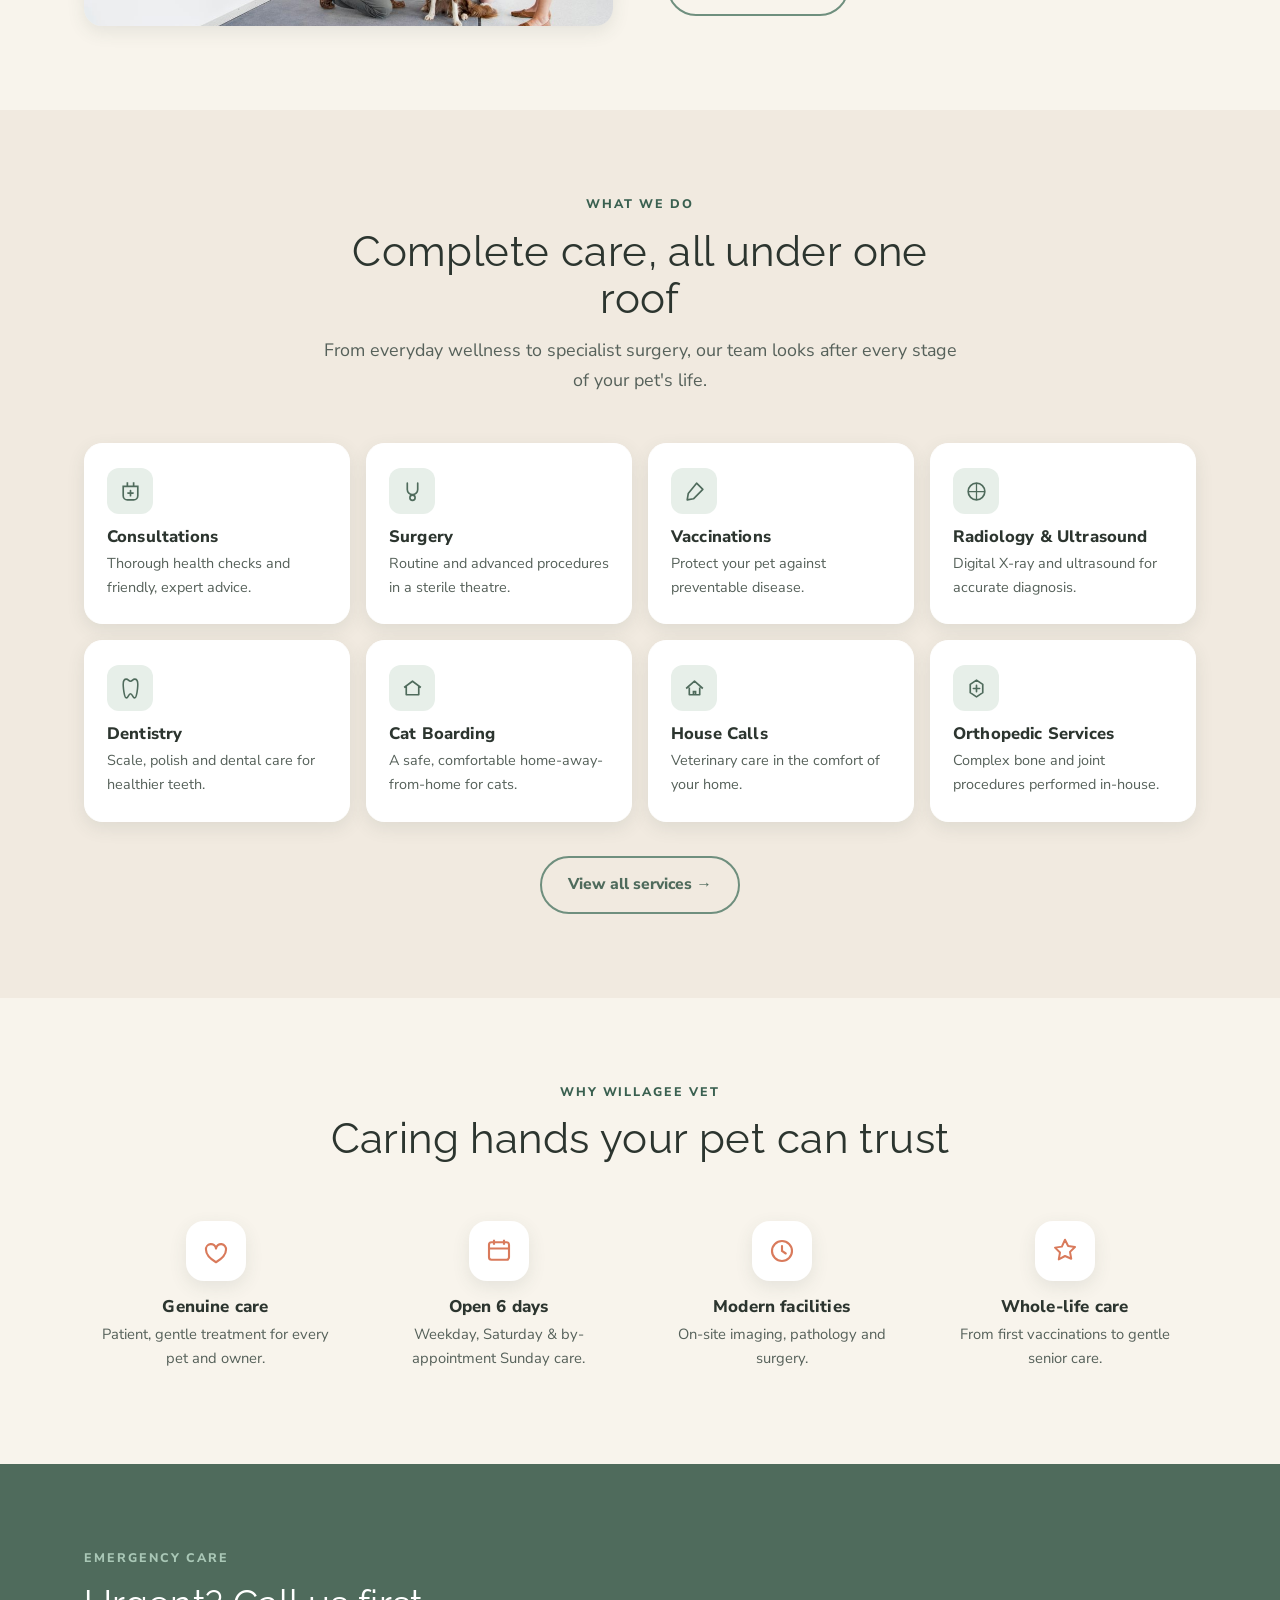
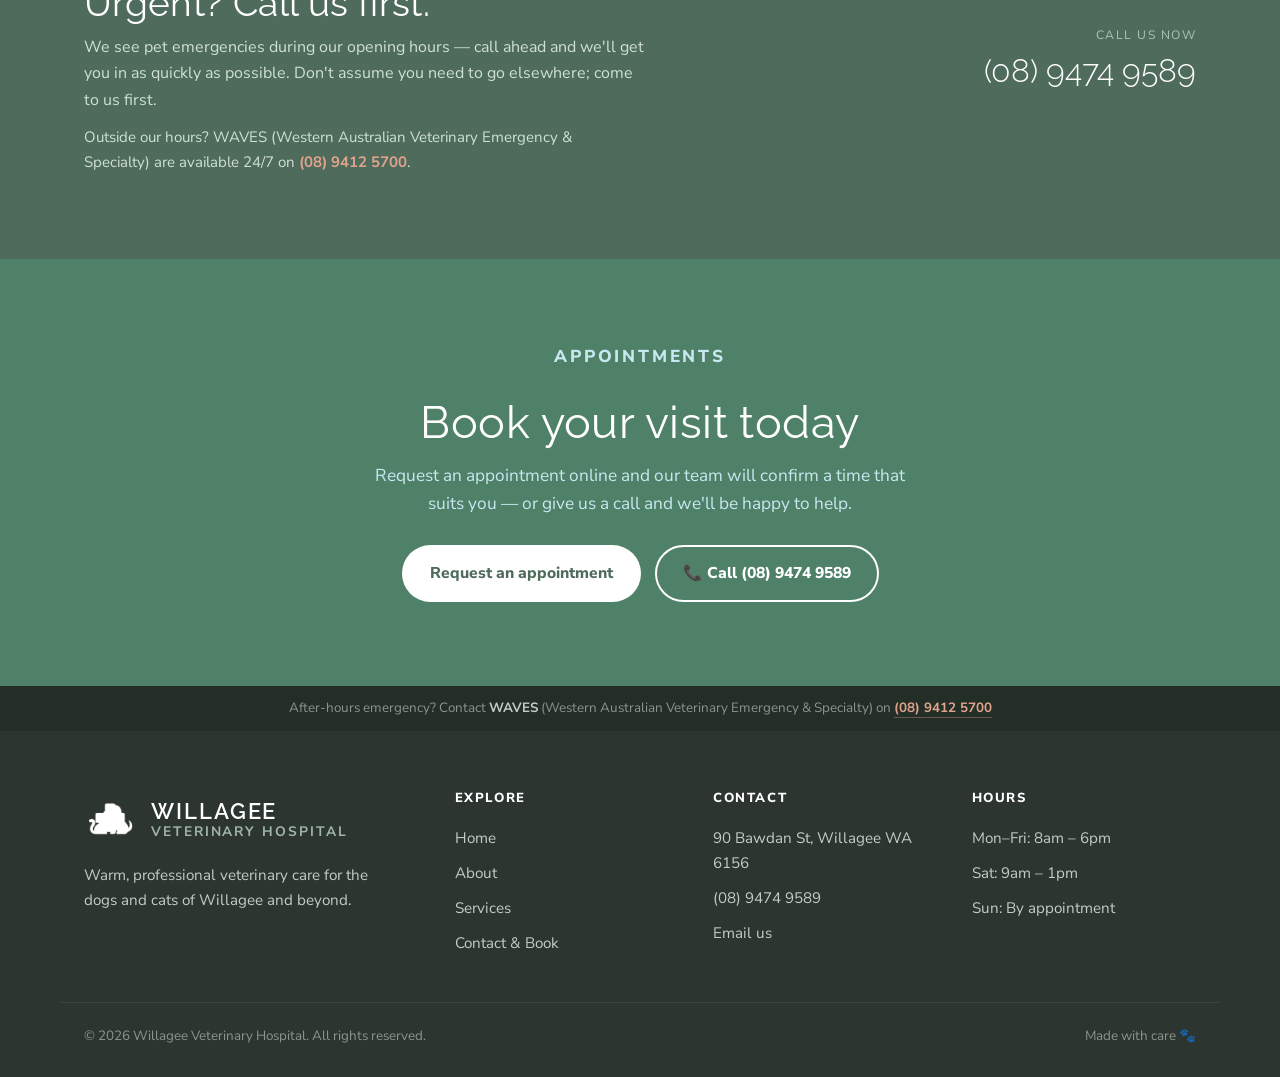
==== commit e4fef2ec: "Remove topbar, revert accent to green, scale header brand 20% larger Co-Authored-By: Claude Sonnet 4" ====
--- a/index.html
+++ b/index.html
@@ -14,11 +14,6 @@
 <body>
   <!-- Info bar -->
 
-  <div class="topbar"><div class="wrap">
-    <span>📍 90 Bawdan St, Willagee WA 6156</span>
-    <span>📞 <a href="tel:0894749589">(08) 9474 9589</a> &nbsp;&nbsp;·&nbsp;&nbsp; Mobile <a href="tel:0421339300">0421 339 300</a></span>
-    <span>Mon–Fri 8am–6pm &nbsp;·&nbsp; Sat 9am–1pm</span>
-  </div></div>
 
   <!-- Header -->
   <header class="site"><div class="wrap">
--- a/styles.css
+++ b/styles.css
@@ -5,7 +5,7 @@
 :root{
   --sage:#6f8f7e; --sage-deep:#4f6b5c; --sage-soft:#e7efe9;
   --cream:#f8f4ec; --cream-2:#f1eae0;
-  --terracotta:#2a7d91; --terracotta-deep:#1d6070;
+  --terracotta:#4f8068; --terracotta-deep:#3a6050;
   --ink:#2c352f; --ink-soft:#56615a;
   --white:#fff; --radius:18px;
   --shadow:0 14px 40px rgba(60,78,68,.12);
@@ -37,21 +37,21 @@
 .btn-white:hover{transform:translateY(-2px);box-shadow:var(--shadow-sm)}
 
 /* top info bar */
-.topbar{background:var(--terracotta-deep);color:#c8e8f0;font-size:.88rem;font-weight:600}
+.topbar{background:#1a5c88;color:#c8e8f0;font-size:.88rem;font-weight:600}
 .topbar .wrap{display:flex;flex-wrap:wrap;gap:6px 22px;align-items:center;justify-content:center;padding:9px 24px;text-align:center}
 .topbar a{color:#fff;font-weight:700;border-bottom:1px solid rgba(255,255,255,.4)}
 
 /* header / nav */
 header.site{position:sticky;top:0;z-index:50;background:rgba(248,244,236,.9);backdrop-filter:blur(10px);border-bottom:1px solid var(--cream-2)}
-header.site .wrap{display:flex;align-items:center;justify-content:space-between;padding:15px 24px}
-.brand{display:flex;align-items:center;gap:12px}
-.brand .mark{width:44px;height:44px;border-radius:12px;background:transparent;display:grid;place-items:center;flex:0 0 auto;overflow:hidden;padding:0}
+header.site .wrap{display:flex;align-items:center;justify-content:space-between;padding:18px 24px}
+.brand{display:flex;align-items:center;gap:14px}
+.brand .mark{width:53px;height:53px;border-radius:14px;background:transparent;display:grid;place-items:center;flex:0 0 auto;overflow:hidden;padding:0}
 .logo-img{width:100%;height:100%;object-fit:contain;display:block}
 footer.site .brand .mark{background:transparent;padding:0}
 footer.site .logo-img{filter:brightness(0) invert(1)}
 .brand .bt{display:flex;flex-direction:column;line-height:1}
-.brand b{font-family:'Raleway',sans-serif;font-weight:600;font-size:1.12rem}
-.brand span{font-family:'Nunito Sans';font-weight:700;font-size:.72rem;letter-spacing:.14em;text-transform:uppercase;color:var(--sage-deep);margin-top:3px}
+.brand b{font-family:'Raleway',sans-serif;font-weight:600;font-size:1.35rem}
+.brand span{font-family:'Nunito Sans';font-weight:700;font-size:.86rem;letter-spacing:.14em;text-transform:uppercase;color:var(--sage-deep);margin-top:3px}
 nav.main{display:flex;align-items:center;gap:28px}
 nav.main a.link{font-weight:700;font-size:.95rem;color:var(--ink-soft)}
 nav.main a.link:hover,nav.main a.link.active{color:var(--terracotta-deep)}
